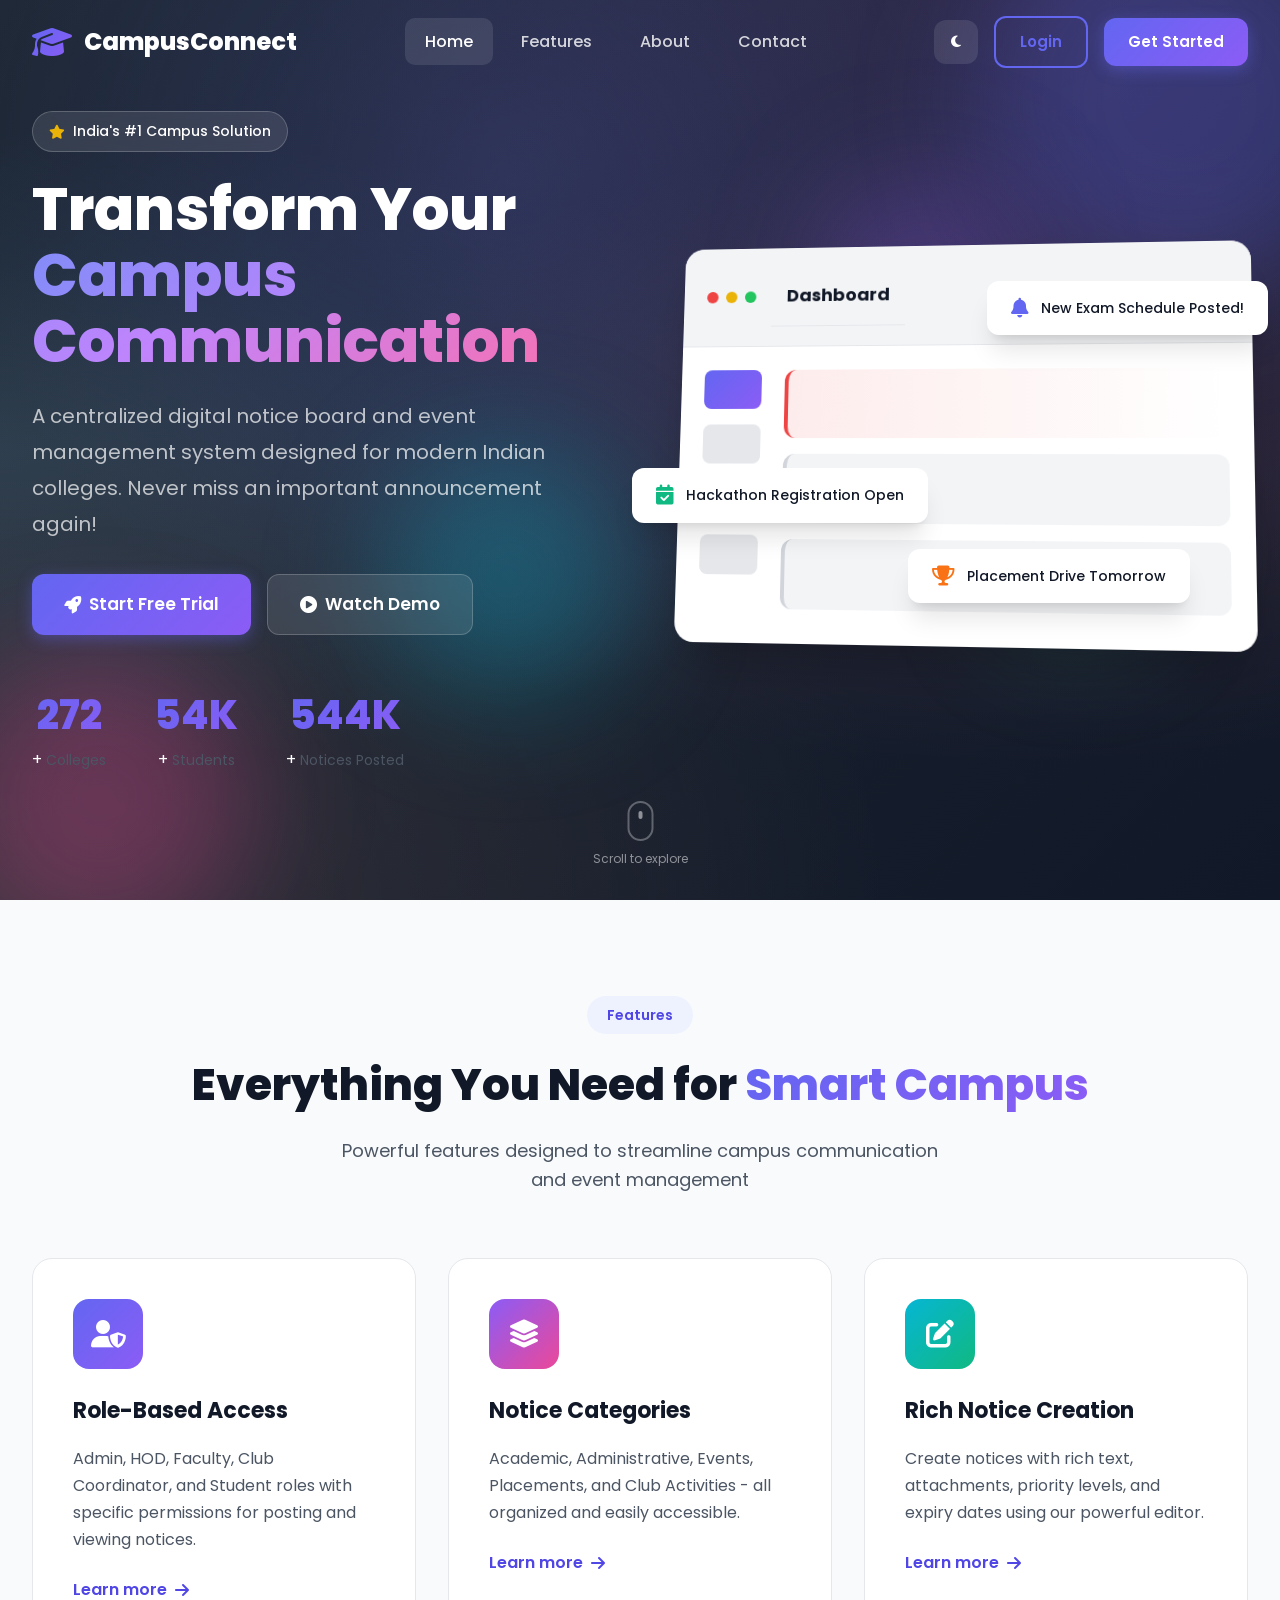
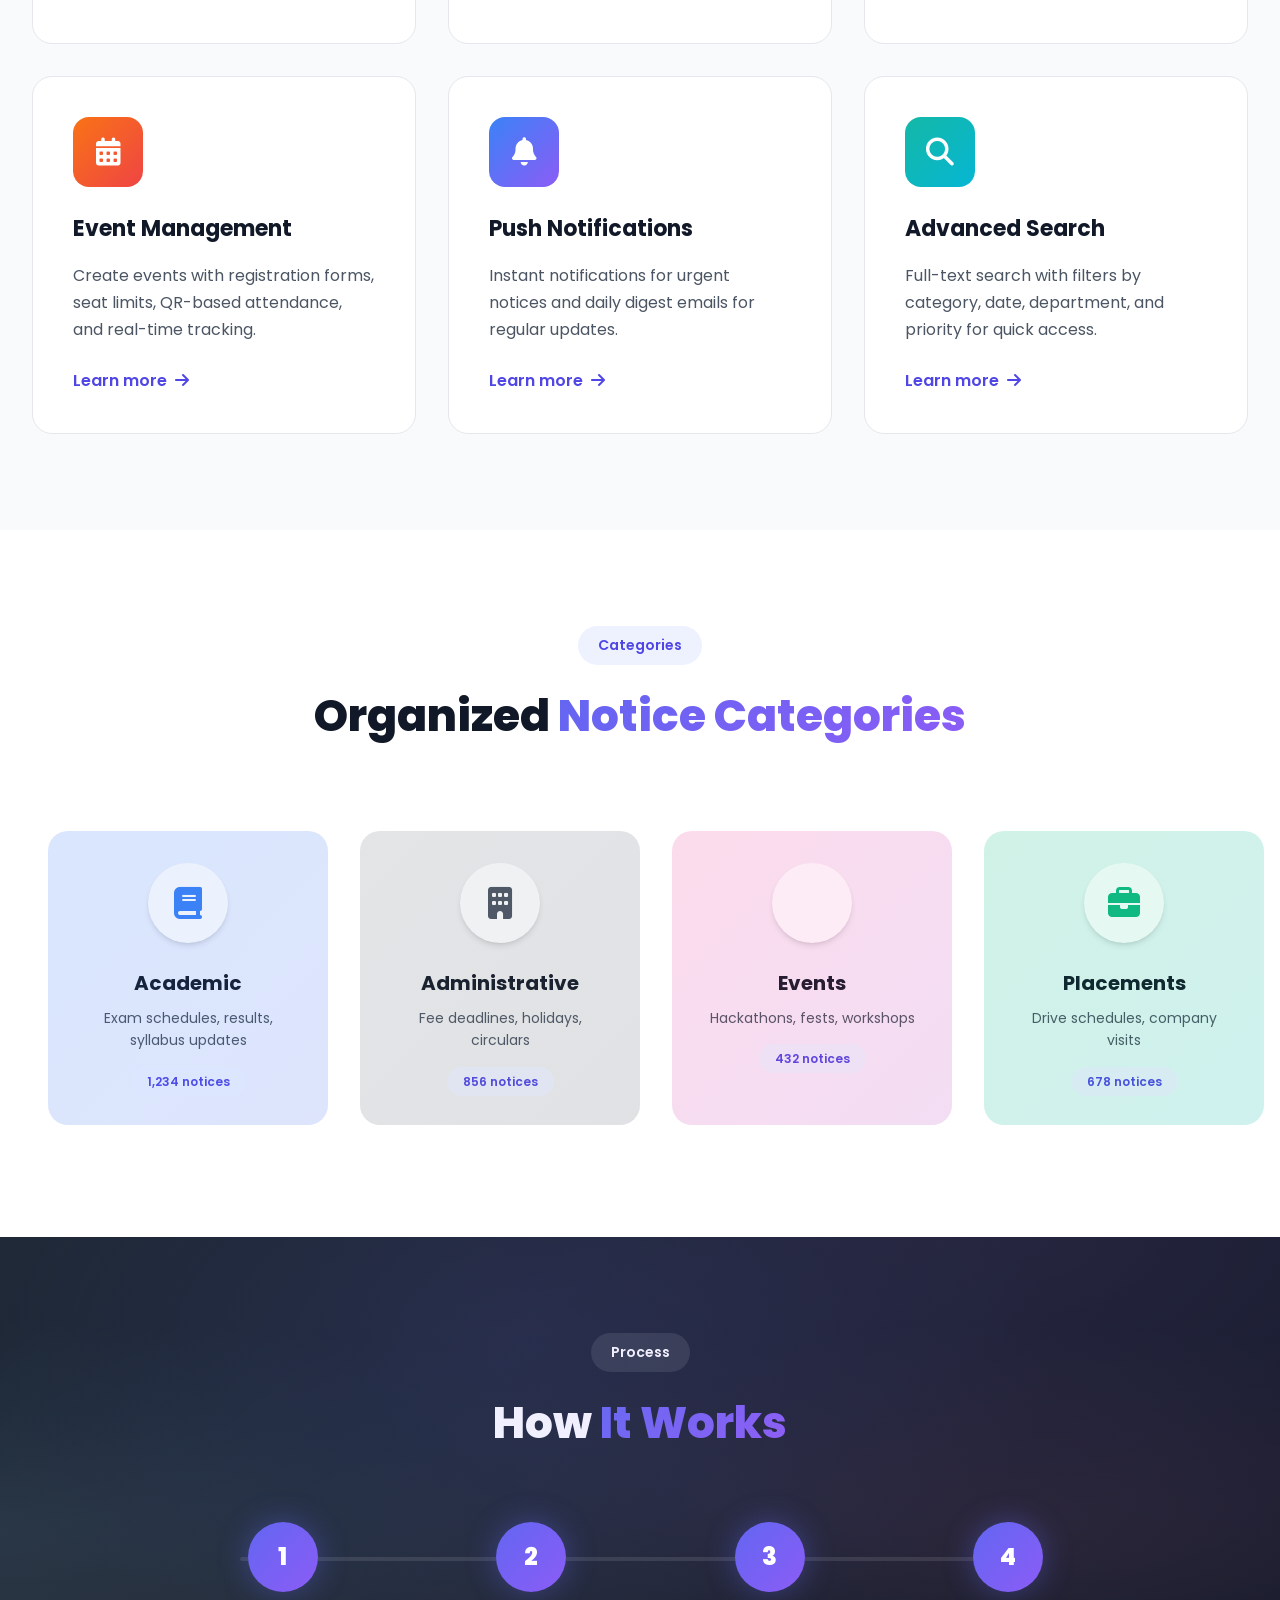
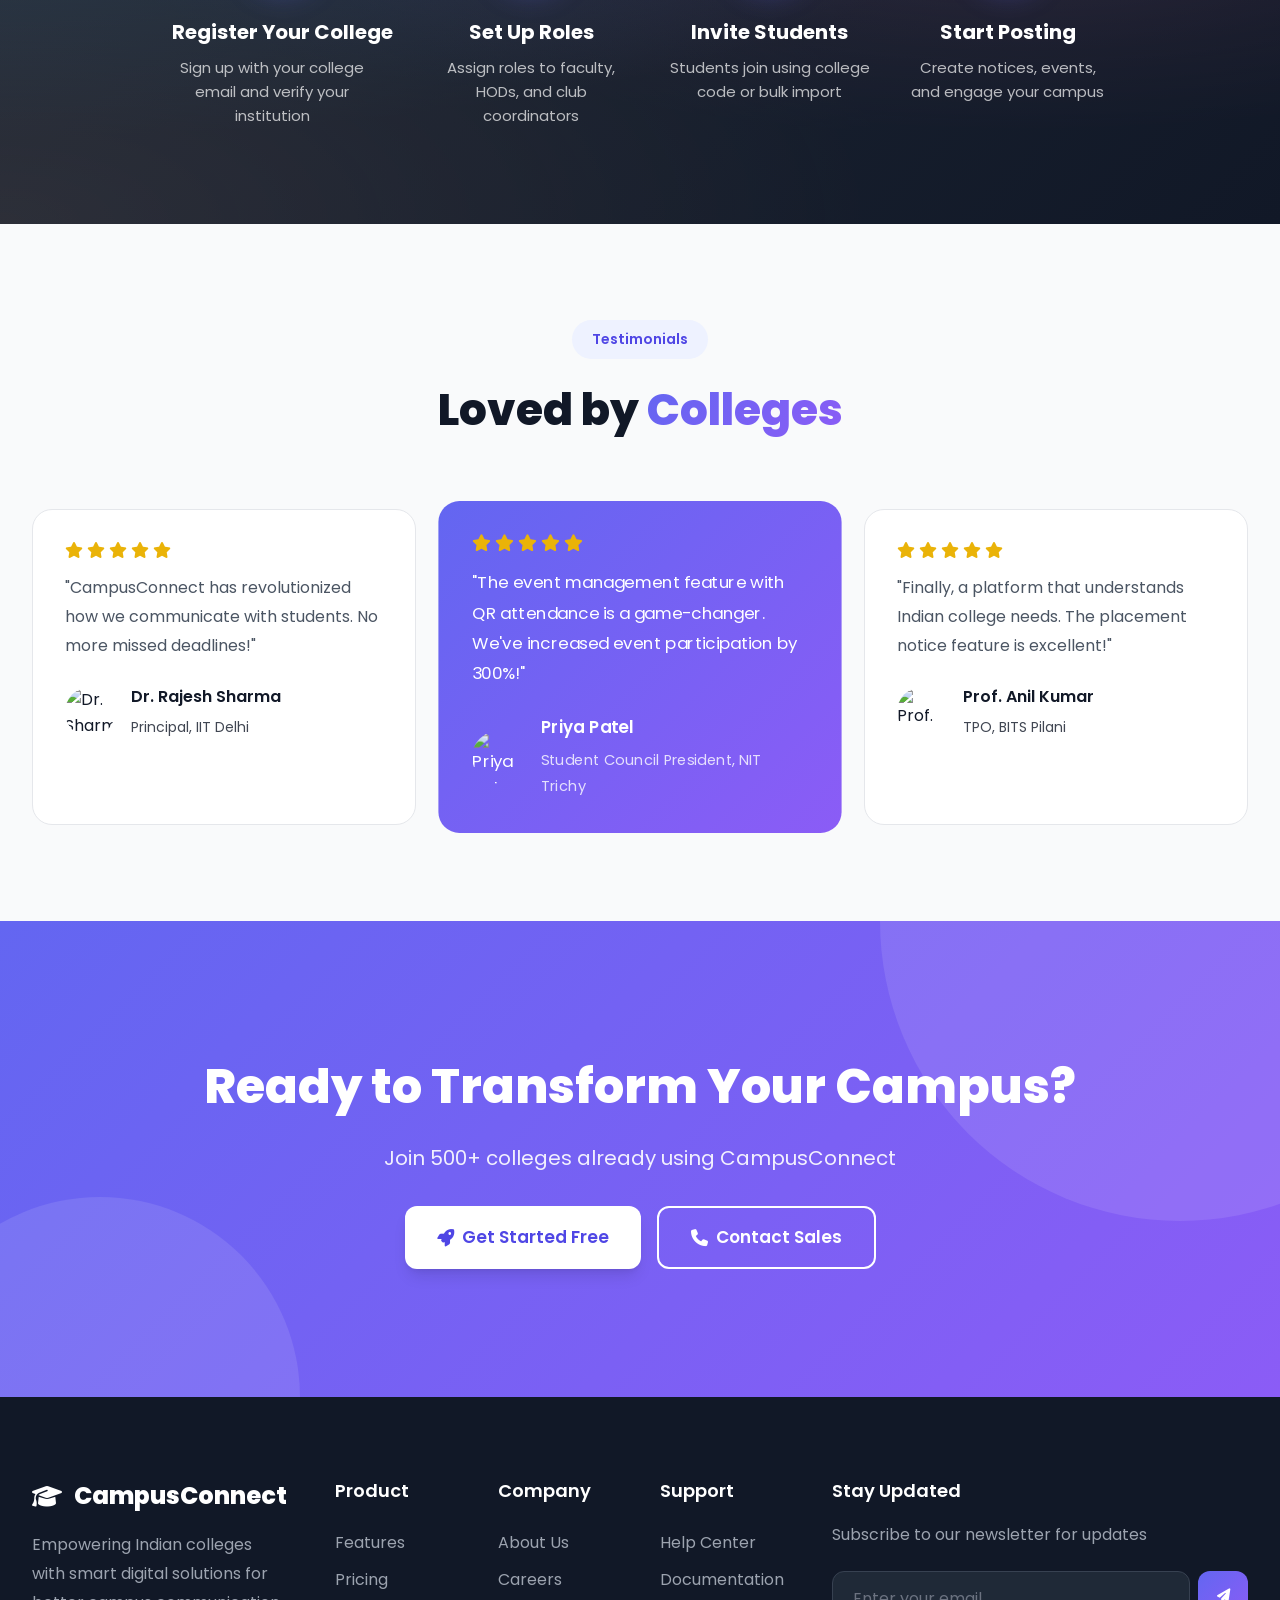
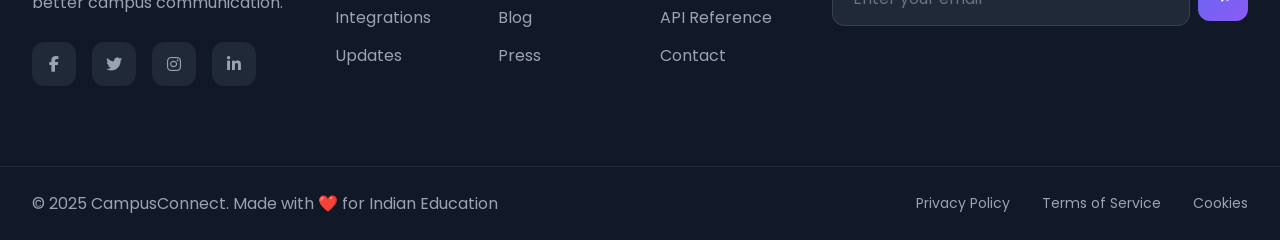
==== index.html @ 43e8da6e "Add files via upload" ====
<!DOCTYPE html>
<html lang="en">
<head>
    <meta charset="UTF-8">
    <meta name="viewport" content="width=device-width, initial-scale=1.0">
    <title>CampusConnect - Digital Notice Board</title>
    <link rel="stylesheet" href="./style.css">
    <link rel="stylesheet" href="./css/animations.css">
    <link rel="stylesheet" href="./css/responsive.css">
    <link rel="stylesheet" href="https://cdnjs.cloudflare.com/ajax/libs/font-awesome/6.4.0/css/all.min.css">
    <link href="https://fonts.googleapis.com/css2?family=Poppins:wght@300;400;500;600;700;800&display=swap" rel="stylesheet">
    <link rel="manifest" href="manifest.json">
    <meta name="theme-color" content="#6366f1">
</head>
<body>
    <!-- Preloader -->
    <div class="preloader" id="preloader">
        <div class="loader">
            <div class="loader-ring"></div>
            <div class="loader-ring"></div>
            <div class="loader-ring"></div>
            <span class="loader-text">CampusConnect</span>
        </div>
    </div>

    <!-- Navbar -->
    <nav class="navbar" id="navbar">
        <div class="nav-container">
            <a href="index.html" class="nav-logo">
                <i class="fas fa-graduation-cap"></i>
                <span>CampusConnect</span>
            </a>
            <ul class="nav-menu" id="navMenu">
                <li><a href="#home" class="nav-link active">Home</a></li>
                <li><a href="#features" class="nav-link">Features</a></li>
                <li><a href="#about" class="nav-link">About</a></li>
                <li><a href="#contact" class="nav-link">Contact</a></li>
            </ul>
            <div class="nav-actions">
                <button class="theme-toggle" id="themeToggle">
                    <i class="fas fa-moon"></i>
                </button>
                <a href="login.html" class="btn btn-outline">Login</a>
                <a href="register.html" class="btn btn-primary">Get Started</a>
            </div>
            <div class="hamburger" id="hamburger">
                <span></span>
                <span></span>
                <span></span>
            </div>
        </div>
    </nav>

    <!-- Hero Section -->
    <section class="hero" id="home">
        <div class="hero-background">
            <div class="floating-shapes">
                <div class="shape shape-1"></div>
                <div class="shape shape-2"></div>
                <div class="shape shape-3"></div>
                <div class="shape shape-4"></div>
                <div class="shape shape-5"></div>
            </div>
        </div>
        <div class="hero-container">
            <div class="hero-content">
                <div class="hero-badge animate-fadeInUp">
                    <i class="fas fa-star"></i>
                    <span>India's #1 Campus Solution</span>
                </div>
                <h1 class="hero-title animate-fadeInUp delay-1">
                    Transform Your <span class="gradient-text">Campus Communication</span>
                </h1>
                <p class="hero-subtitle animate-fadeInUp delay-2">
                    A centralized digital notice board and event management system designed for modern Indian colleges. Never miss an important announcement again!
                </p>
                <div class="hero-buttons animate-fadeInUp delay-3">
                    <a href="register.html" class="btn btn-primary btn-lg">
                        <i class="fas fa-rocket"></i>
                        Start Free Trial
                    </a>
                    <a href="#demo" class="btn btn-glass btn-lg">
                        <i class="fas fa-play-circle"></i>
                        Watch Demo
                    </a>
                </div>
                <div class="hero-stats animate-fadeInUp delay-4">
                    <div class="stat-item">
                        <span class="stat-number" data-count="500">0</span>+
                        <span class="stat-label">Colleges</span>
                    </div>
                    <div class="stat-item">
                        <span class="stat-number" data-count="100000">0</span>+
                        <span class="stat-label">Students</span>
                    </div>
                    <div class="stat-item">
                        <span class="stat-number" data-count="1000000">0</span>+
                        <span class="stat-label">Notices Posted</span>
                    </div>
                </div>
            </div>
            <div class="hero-image animate-fadeInRight delay-2">
                <div class="dashboard-preview">
                    <div class="preview-header">
                        <div class="preview-dots">
                            <span></span><span></span><span></span>
                        </div>
                        <span class="preview-title">Dashboard</span>
                    </div>
                    <div class="preview-content">
                        <div class="preview-sidebar">
                            <div class="sidebar-item active"></div>
                            <div class="sidebar-item"></div>
                            <div class="sidebar-item"></div>
                            <div class="sidebar-item"></div>
                        </div>
                        <div class="preview-main">
                            <div class="preview-card urgent"></div>
                            <div class="preview-card"></div>
                            <div class="preview-card"></div>
                        </div>
                    </div>
                </div>
                <div class="floating-card card-1 animate-float">
                    <i class="fas fa-bell"></i>
                    <span>New Exam Schedule Posted!</span>
                </div>
                <div class="floating-card card-2 animate-float-delay">
                    <i class="fas fa-calendar-check"></i>
                    <span>Hackathon Registration Open</span>
                </div>
                <div class="floating-card card-3 animate-float-delay-2">
                    <i class="fas fa-trophy"></i>
                    <span>Placement Drive Tomorrow</span>
                </div>
            </div>
        </div>
        <div class="scroll-indicator">
            <div class="mouse">
                <div class="wheel"></div>
            </div>
            <span>Scroll to explore</span>
        </div>
    </section>

    <!-- Features Section -->
    <section class="features" id="features">
        <div class="container">
            <div class="section-header">
                <span class="section-badge">Features</span>
                <h2 class="section-title">Everything You Need for <span class="gradient-text">Smart Campus</span></h2>
                <p class="section-subtitle">Powerful features designed to streamline campus communication and event management</p>
            </div>
            <div class="features-grid">
                <div class="feature-card" data-aos="fade-up">
                    <div class="feature-icon gradient-1">
                        <i class="fas fa-user-shield"></i>
                    </div>
                    <h3>Role-Based Access</h3>
                    <p>Admin, HOD, Faculty, Club Coordinator, and Student roles with specific permissions for posting and viewing notices.</p>
                    <a href="#" class="feature-link">Learn more <i class="fas fa-arrow-right"></i></a>
                </div>
                <div class="feature-card" data-aos="fade-up" data-aos-delay="100">
                    <div class="feature-icon gradient-2">
                        <i class="fas fa-layer-group"></i>
                    </div>
                    <h3>Notice Categories</h3>
                    <p>Academic, Administrative, Events, Placements, and Club Activities - all organized and easily accessible.</p>
                    <a href="#" class="feature-link">Learn more <i class="fas fa-arrow-right"></i></a>
                </div>
                <div class="feature-card" data-aos="fade-up" data-aos-delay="200">
                    <div class="feature-icon gradient-3">
                        <i class="fas fa-edit"></i>
                    </div>
                    <h3>Rich Notice Creation</h3>
                    <p>Create notices with rich text, attachments, priority levels, and expiry dates using our powerful editor.</p>
                    <a href="#" class="feature-link">Learn more <i class="fas fa-arrow-right"></i></a>
                </div>
                <div class="feature-card" data-aos="fade-up" data-aos-delay="300">
                    <div class="feature-icon gradient-4">
                        <i class="fas fa-calendar-alt"></i>
                    </div>
                    <h3>Event Management</h3>
                    <p>Create events with registration forms, seat limits, QR-based attendance, and real-time tracking.</p>
                    <a href="#" class="feature-link">Learn more <i class="fas fa-arrow-right"></i></a>
                </div>
                <div class="feature-card" data-aos="fade-up" data-aos-delay="400">
                    <div class="feature-icon gradient-5">
                        <i class="fas fa-bell"></i>
                    </div>
                    <h3>Push Notifications</h3>
                    <p>Instant notifications for urgent notices and daily digest emails for regular updates.</p>
                    <a href="#" class="feature-link">Learn more <i class="fas fa-arrow-right"></i></a>
                </div>
                <div class="feature-card" data-aos="fade-up" data-aos-delay="500">
                    <div class="feature-icon gradient-6">
                        <i class="fas fa-search"></i>
                    </div>
                    <h3>Advanced Search</h3>
                    <p>Full-text search with filters by category, date, department, and priority for quick access.</p>
                    <a href="#" class="feature-link">Learn more <i class="fas fa-arrow-right"></i></a>
                </div>
            </div>
        </div>
    </section>

    <!-- Categories Section -->
    <section class="categories">
        <div class="container">
            <div class="section-header">
                <span class="section-badge">Categories</span>
                <h2 class="section-title">Organized <span class="gradient-text">Notice Categories</span></h2>
            </div>
            <div class="categories-slider">
                <div class="category-card academic">
                    <div class="category-icon">
                        <i class="fas fa-book"></i>
                    </div>
                    <h3>Academic</h3>
                    <p>Exam schedules, results, syllabus updates</p>
                    <span class="category-count">1,234 notices</span>
                </div>
                <div class="category-card administrative">
                    <div class="category-icon">
                        <i class="fas fa-building"></i>
                    </div>
                    <h3>Administrative</h3>
                    <p>Fee deadlines, holidays, circulars</p>
                    <span class="category-count">856 notices</span>
                </div>
                <div class="category-card events">
                    <div class="category-icon">
                        <i class="fas fa-calendar-star"></i>
                    </div>
                    <h3>Events</h3>
                    <p>Hackathons, fests, workshops</p>
                    <span class="category-count">432 notices</span>
                </div>
                <div class="category-card placements">
                    <div class="category-icon">
                        <i class="fas fa-briefcase"></i>
                    </div>
                    <h3>Placements</h3>
                    <p>Drive schedules, company visits</p>
                    <span class="category-count">678 notices</span>
                </div>
                <div class="category-card clubs">
                    <div class="category-icon">
                        <i class="fas fa-users"></i>
                    </div>
                    <h3>Club Activities</h3>
                    <p>Club meetings, competitions</p>
                    <span class="category-count">345 notices</span>
                </div>
            </div>
        </div>
    </section>

    <!-- How It Works -->
    <section class="how-it-works">
        <div class="container">
            <div class="section-header">
                <span class="section-badge">Process</span>
                <h2 class="section-title">How <span class="gradient-text">It Works</span></h2>
            </div>
            <div class="steps-container">
                <div class="step-line"></div>
                <div class="step">
                    <div class="step-number">1</div>
                    <div class="step-content">
                        <h3>Register Your College</h3>
                        <p>Sign up with your college email and verify your institution</p>
                    </div>
                </div>
                <div class="step">
                    <div class="step-number">2</div>
                    <div class="step-content">
                        <h3>Set Up Roles</h3>
                        <p>Assign roles to faculty, HODs, and club coordinators</p>
                    </div>
                </div>
                <div class="step">
                    <div class="step-number">3</div>
                    <div class="step-content">
                        <h3>Invite Students</h3>
                        <p>Students join using college code or bulk import</p>
                    </div>
                </div>
                <div class="step">
                    <div class="step-number">4</div>
                    <div class="step-content">
                        <h3>Start Posting</h3>
                        <p>Create notices, events, and engage your campus</p>
                    </div>
                </div>
            </div>
        </div>
    </section>

    <!-- Testimonials -->
    <section class="testimonials">
        <div class="container">
            <div class="section-header">
                <span class="section-badge">Testimonials</span>
                <h2 class="section-title">Loved by <span class="gradient-text">Colleges</span></h2>
            </div>
            <div class="testimonials-grid">
                <div class="testimonial-card">
                    <div class="testimonial-content">
                        <div class="stars">
                            <i class="fas fa-star"></i>
                            <i class="fas fa-star"></i>
                            <i class="fas fa-star"></i>
                            <i class="fas fa-star"></i>
                            <i class="fas fa-star"></i>
                        </div>
                        <p>"CampusConnect has revolutionized how we communicate with students. No more missed deadlines!"</p>
                    </div>
                    <div class="testimonial-author">
                        <img src="https://ui-avatars.com/api/?name=Dr+Sharma&background=6366f1&color=fff" alt="Dr. Sharma">
                        <div>
                            <h4>Dr. Rajesh Sharma</h4>
                            <span>Principal, IIT Delhi</span>
                        </div>
                    </div>
                </div>
                <div class="testimonial-card featured">
                    <div class="testimonial-content">
                        <div class="stars">
                            <i class="fas fa-star"></i>
                            <i class="fas fa-star"></i>
                            <i class="fas fa-star"></i>
                            <i class="fas fa-star"></i>
                            <i class="fas fa-star"></i>
                        </div>
                        <p>"The event management feature with QR attendance is a game-changer. We've increased event participation by 300%!"</p>
                    </div>
                    <div class="testimonial-author">
                        <img src="https://ui-avatars.com/api/?name=Priya+Patel&background=8b5cf6&color=fff" alt="Priya Patel">
                        <div>
                            <h4>Priya Patel</h4>
                            <span>Student Council President, NIT Trichy</span>
                        </div>
                    </div>
                </div>
                <div class="testimonial-card">
                    <div class="testimonial-content">
                        <div class="stars">
                            <i class="fas fa-star"></i>
                            <i class="fas fa-star"></i>
                            <i class="fas fa-star"></i>
                            <i class="fas fa-star"></i>
                            <i class="fas fa-star"></i>
                        </div>
                        <p>"Finally, a platform that understands Indian college needs. The placement notice feature is excellent!"</p>
                    </div>
                    <div class="testimonial-author">
                        <img src="https://ui-avatars.com/api/?name=Prof+Kumar&background=ec4899&color=fff" alt="Prof. Kumar">
                        <div>
                            <h4>Prof. Anil Kumar</h4>
                            <span>TPO, BITS Pilani</span>
                        </div>
                    </div>
                </div>
            </div>
        </div>
    </section>

    <!-- CTA Section -->
    <section class="cta">
        <div class="cta-background">
            <div class="cta-shape-1"></div>
            <div class="cta-shape-2"></div>
        </div>
        <div class="container">
            <div class="cta-content">
                <h2>Ready to Transform Your Campus?</h2>
                <p>Join 500+ colleges already using CampusConnect</p>
                <div class="cta-buttons">
                    <a href="register.html" class="btn btn-white btn-lg">
                        <i class="fas fa-rocket"></i>
                        Get Started Free
                    </a>
                    <a href="#contact" class="btn btn-outline-white btn-lg">
                        <i class="fas fa-phone"></i>
                        Contact Sales
                    </a>
                </div>
            </div>
        </div>
    </section>

    <!-- Footer -->
    <footer class="footer">
        <div class="footer-top">
            <div class="container">
                <div class="footer-grid">
                    <div class="footer-brand">
                        <a href="index.html" class="footer-logo">
                            <i class="fas fa-graduation-cap"></i>
                            <span>CampusConnect</span>
                        </a>
                        <p>Empowering Indian colleges with smart digital solutions for better campus communication.</p>
                        <div class="social-links">
                            <a href="#"><i class="fab fa-facebook-f"></i></a>
                            <a href="#"><i class="fab fa-twitter"></i></a>
                            <a href="#"><i class="fab fa-instagram"></i></a>
                            <a href="#"><i class="fab fa-linkedin-in"></i></a>
                        </div>
                    </div>
                    <div class="footer-links">
                        <h4>Product</h4>
                        <ul>
                            <li><a href="#">Features</a></li>
                            <li><a href="#">Pricing</a></li>
                            <li><a href="#">Integrations</a></li>
                            <li><a href="#">Updates</a></li>
                        </ul>
                    </div>
                    <div class="footer-links">
                        <h4>Company</h4>
                        <ul>
                            <li><a href="#">About Us</a></li>
                            <li><a href="#">Careers</a></li>
                            <li><a href="#">Blog</a></li>
                            <li><a href="#">Press</a></li>
                        </ul>
                    </div>
                    <div class="footer-links">
                        <h4>Support</h4>
                        <ul>
                            <li><a href="#">Help Center</a></li>
                            <li><a href="#">Documentation</a></li>
                            <li><a href="#">API Reference</a></li>
                            <li><a href="#">Contact</a></li>
                        </ul>
                    </div>
                    <div class="footer-newsletter">
                        <h4>Stay Updated</h4>
                        <p>Subscribe to our newsletter for updates</p>
                        <form class="newsletter-form">
                            <input type="email" placeholder="Enter your email">
                            <button type="submit"><i class="fas fa-paper-plane"></i></button>
                        </form>
                    </div>
                </div>
            </div>
        </div>
        <div class="footer-bottom">
            <div class="container">
                <p>&copy; 2025 CampusConnect. Made with ❤️ for Indian Education</p>
                <div class="footer-bottom-links">
                    <a href="#">Privacy Policy</a>
                    <a href="#">Terms of Service</a>
                    <a href="#">Cookies</a>
                </div>
            </div>
        </div>
    </footer>

    <script src="app.js"></script>
</body>
</html>
---- style.css ----
/* ==========================================
   CampusConnect - Main Stylesheet
   Digital Notice Board & Event Management
   ========================================== */

/* ===== CSS Variables ===== */
:root {
    /* Primary Colors */
    --primary-50: #eef2ff;
    --primary-100: #e0e7ff;
    --primary-200: #c7d2fe;
    --primary-300: #a5b4fc;
    --primary-400: #818cf8;
    --primary-500: #6366f1;
    --primary-600: #4f46e5;
    --primary-700: #4338ca;
    --primary-800: #3730a3;
    --primary-900: #312e81;

    /* Secondary Colors */
    --secondary-500: #8b5cf6;
    --secondary-600: #7c3aed;

    /* Accent Colors */
    --accent-pink: #ec4899;
    --accent-cyan: #06b6d4;
    --accent-orange: #f97316;
    --accent-green: #10b981;
    --accent-red: #ef4444;
    --accent-yellow: #eab308;

    /* Neutral Colors */
    --gray-50: #f9fafb;
    --gray-100: #f3f4f6;
    --gray-200: #e5e7eb;
    --gray-300: #d1d5db;
    --gray-400: #9ca3af;
    --gray-500: #6b7280;
    --gray-600: #4b5563;
    --gray-700: #374151;
    --gray-800: #1f2937;
    --gray-900: #111827;

    /* Semantic Colors */
    --success: #10b981;
    --warning: #f59e0b;
    --error: #ef4444;
    --info: #3b82f6;

    /* Background Colors */
    --bg-primary: #ffffff;
    --bg-secondary: #f9fafb;
    --bg-tertiary: #f3f4f6;

    /* Text Colors */
    --text-primary: #111827;
    --text-secondary: #4b5563;
    --text-tertiary: #6b7280;
    --text-inverse: #ffffff;

    /* Border Colors */
    --border-light: #e5e7eb;
    --border-medium: #d1d5db;

    /* Shadows */
    --shadow-sm: 0 1px 2px 0 rgb(0 0 0 / 0.05);
    --shadow-md: 0 4px 6px -1px rgb(0 0 0 / 0.1), 0 2px 4px -2px rgb(0 0 0 / 0.1);
    --shadow-lg: 0 10px 15px -3px rgb(0 0 0 / 0.1), 0 4px 6px -4px rgb(0 0 0 / 0.1);
    --shadow-xl: 0 20px 25px -5px rgb(0 0 0 / 0.1), 0 8px 10px -6px rgb(0 0 0 / 0.1);
    --shadow-2xl: 0 25px 50px -12px rgb(0 0 0 / 0.25);
    --shadow-glow: 0 0 40px rgba(99, 102, 241, 0.3);
    --shadow-glow-lg: 0 0 60px rgba(99, 102, 241, 0.4);

    /* Gradients */
    --gradient-primary: linear-gradient(135deg, #6366f1 0%, #8b5cf6 100%);
    --gradient-secondary: linear-gradient(135deg, #8b5cf6 0%, #ec4899 100%);
    --gradient-accent: linear-gradient(135deg, #06b6d4 0%, #10b981 100%);
    --gradient-warm: linear-gradient(135deg, #f97316 0%, #ef4444 100%);
    --gradient-cool: linear-gradient(135deg, #3b82f6 0%, #8b5cf6 100%);
    --gradient-dark: linear-gradient(135deg, #1f2937 0%, #111827 100%);
    --gradient-mesh: radial-gradient(at 40% 20%, hsla(240, 100%, 74%, 0.3) 0px, transparent 50%),
                     radial-gradient(at 80% 0%, hsla(280, 100%, 70%, 0.2) 0px, transparent 50%),
                     radial-gradient(at 0% 50%, hsla(200, 100%, 76%, 0.2) 0px, transparent 50%),
                     radial-gradient(at 80% 50%, hsla(340, 100%, 76%, 0.2) 0px, transparent 50%),
                     radial-gradient(at 0% 100%, hsla(22, 100%, 77%, 0.2) 0px, transparent 50%);

    /* Typography */
    --font-family: 'Poppins', -apple-system, BlinkMacSystemFont, 'Segoe UI', Roboto, sans-serif;

    /* Transitions */
    --transition-fast: 150ms ease;
    --transition-normal: 300ms ease;
    --transition-slow: 500ms ease;
    --transition-bounce: 500ms cubic-bezier(0.68, -0.55, 0.265, 1.55);

    /* Z-Index Scale */
    --z-dropdown: 100;
    --z-sticky: 200;
    --z-fixed: 300;
    --z-modal-backdrop: 400;
    --z-modal: 500;
    --z-popover: 600;
    --z-tooltip: 700;

    /* Sidebar Width */
    --sidebar-width: 280px;
    --sidebar-collapsed: 80px;
}

/* Dark Theme */
[data-theme="dark"] {
    --bg-primary: #0f172a;
    --bg-secondary: #1e293b;
    --bg-tertiary: #334155;
    --text-primary: #f1f5f9;
    --text-secondary: #cbd5e1;
    --text-tertiary: #94a3b8;
    --border-light: #334155;
    --border-medium: #475569;
    --shadow-md: 0 4px 6px -1px rgb(0 0 0 / 0.3);
    --shadow-lg: 0 10px 15px -3px rgb(0 0 0 / 0.4);
}

/* ===== Reset & Base Styles ===== */
*, *::before, *::after {
    margin: 0;
    padding: 0;
    box-sizing: border-box;
}

html {
    scroll-behavior: smooth;
    font-size: 16px;
}

body {
    font-family: var(--font-family);
    background-color: var(--bg-secondary);
    color: var(--text-primary);
    line-height: 1.6;
    overflow-x: hidden;
    -webkit-font-smoothing: antialiased;
    -moz-osx-font-smoothing: grayscale;
}

a {
    text-decoration: none;
    color: inherit;
    transition: var(--transition-fast);
}

ul, ol {
    list-style: none;
}

img {
    max-width: 100%;
    height: auto;
    display: block;
}

button {
    font-family: inherit;
    cursor: pointer;
    border: none;
    outline: none;
    background: none;
}

input, select, textarea {
    font-family: inherit;
    font-size: inherit;
    outline: none;
    border: none;
}

/* ===== Utility Classes ===== */
.container {
    max-width: 1400px;
    margin: 0 auto;
    padding: 0 2rem;
}

.gradient-text {
    background: var(--gradient-primary);
    -webkit-background-clip: text;
    -webkit-text-fill-color: transparent;
    background-clip: text;
}

.visually-hidden {
    position: absolute;
    width: 1px;
    height: 1px;
    padding: 0;
    margin: -1px;
    overflow: hidden;
    clip: rect(0, 0, 0, 0);
    border: 0;
}

/* ===== Preloader ===== */
.preloader {
    position: fixed;
    top: 0;
    left: 0;
    width: 100%;
    height: 100%;
    background: var(--gradient-dark);
    display: flex;
    align-items: center;
    justify-content: center;
    z-index: 9999;
    transition: opacity 0.5s ease, visibility 0.5s ease;
}

.preloader.hidden {
    opacity: 0;
    visibility: hidden;
}

.loader {
    position: relative;
    display: flex;
    flex-direction: column;
    align-items: center;
    gap: 2rem;
}

.loader-ring {
    position: absolute;
    width: 100px;
    height: 100px;
    border-radius: 50%;
    border: 4px solid transparent;
    animation: loaderSpin 1.5s linear infinite;
}

.loader-ring:nth-child(1) {
    border-top-color: var(--primary-500);
    animation-delay: 0s;
}

.loader-ring:nth-child(2) {
    width: 80px;
    height: 80px;
    border-right-color: var(--secondary-500);
    animation-delay: 0.1s;
    animation-direction: reverse;
}

.loader-ring:nth-child(3) {
    width: 60px;
    height: 60px;
    border-bottom-color: var(--accent-pink);
    animation-delay: 0.2s;
}

.loader-text {
    margin-top: 80px;
    font-size: 1.5rem;
    font-weight: 700;
    color: white;
    letter-spacing: 2px;
}

@keyframes loaderSpin {
    0% { transform: rotate(0deg); }
    100% { transform: rotate(360deg); }
}

/* ===== Button Styles ===== */
.btn {
    display: inline-flex;
    align-items: center;
    justify-content: center;
    gap: 0.5rem;
    padding: 0.75rem 1.5rem;
    font-size: 0.938rem;
    font-weight: 600;
    border-radius: 12px;
    transition: all var(--transition-normal);
    position: relative;
    overflow: hidden;
    white-space: nowrap;
}

.btn::before {
    content: '';
    position: absolute;
    top: 0;
    left: -100%;
    width: 100%;
    height: 100%;
    background: linear-gradient(90deg, transparent, rgba(255, 255, 255, 0.2), transparent);
    transition: left 0.5s ease;
}

.btn:hover::before {
    left: 100%;
}

.btn-primary {
    background: var(--gradient-primary);
    color: white;
    box-shadow: 0 4px 15px rgba(99, 102, 241, 0.4);
}

.btn-primary:hover {
    transform: translateY(-2px);
    box-shadow: 0 8px 25px rgba(99, 102, 241, 0.5);
}

.btn-secondary {
    background: var(--gradient-secondary);
    color: white;
    box-shadow: 0 4px 15px rgba(139, 92, 246, 0.4);
}

.btn-outline {
    background: transparent;
    border: 2px solid var(--primary-500);
    color: var(--primary-500);
}

.btn-outline:hover {
    background: var(--primary-500);
    color: white;
    transform: translateY(-2px);
}

.btn-glass {
    background: rgba(255, 255, 255, 0.1);
    backdrop-filter: blur(10px);
    border: 1px solid rgba(255, 255, 255, 0.2);
    color: white;
}

.btn-glass:hover {
    background: rgba(255, 255, 255, 0.2);
    transform: translateY(-2px);
}

.btn-white {
    background: white;
    color: var(--primary-600);
    box-shadow: var(--shadow-lg);
}

.btn-white:hover {
    transform: translateY(-2px);
    box-shadow: var(--shadow-xl);
}

.btn-outline-white {
    background: transparent;
    border: 2px solid white;
    color: white;
}

.btn-outline-white:hover {
    background: white;
    color: var(--primary-600);
}

.btn-success {
    background: var(--success);
    color: white;
}

.btn-danger {
    background: var(--error);
    color: white;
}

.btn-lg {
    padding: 1rem 2rem;
    font-size: 1.063rem;
}

.btn-sm {
    padding: 0.5rem 1rem;
    font-size: 0.875rem;
}

.btn-block {
    width: 100%;
}

.btn-icon {
    width: 44px;
    height: 44px;
    padding: 0;
    border-radius: 12px;
}

/* ===== Navbar ===== */
.navbar {
    position: fixed;
    top: 0;
    left: 0;
    right: 0;
    z-index: var(--z-fixed);
    padding: 1rem 0;
    transition: all var(--transition-normal);
}

.navbar.scrolled {
    background: rgba(255, 255, 255, 0.95);
    backdrop-filter: blur(20px);
    box-shadow: var(--shadow-lg);
    padding: 0.75rem 0;
}

[data-theme="dark"] .navbar.scrolled {
    background: rgba(15, 23, 42, 0.95);
}

.nav-container {
    max-width: 1400px;
    margin: 0 auto;
    padding: 0 2rem;
    display: flex;
    align-items: center;
    justify-content: space-between;
}

.nav-logo {
    display: flex;
    align-items: center;
    gap: 0.75rem;
    font-size: 1.5rem;
    font-weight: 800;
    color: white;
    transition: var(--transition-normal);
}

.navbar.scrolled .nav-logo {
    color: var(--text-primary);
}

.nav-logo i {
    font-size: 2rem;
    background: var(--gradient-primary);
    -webkit-background-clip: text;
    -webkit-text-fill-color: transparent;
}

.nav-menu {
    display: flex;
    align-items: center;
    gap: 0.5rem;
}

.nav-link {
    padding: 0.75rem 1.25rem;
    font-weight: 500;
    color: rgba(255, 255, 255, 0.8);
    border-radius: 10px;
    transition: var(--transition-normal);
}

.navbar.scrolled .nav-link {
    color: var(--text-secondary);
}

.nav-link:hover,
.nav-link.active {
    color: white;
    background: rgba(255, 255, 255, 0.1);
}

.navbar.scrolled .nav-link:hover,
.navbar.scrolled .nav-link.active {
    color: var(--primary-600);
    background: var(--primary-50);
}

.nav-actions {
    display: flex;
    align-items: center;
    gap: 1rem;
}

.theme-toggle {
    width: 44px;
    height: 44px;
    border-radius: 12px;
    display: flex;
    align-items: center;
    justify-content: center;
    color: white;
    background: rgba(255, 255, 255, 0.1);
    transition: var(--transition-normal);
}

.navbar.scrolled .theme-toggle {
    color: var(--text-secondary);
    background: var(--gray-100);
}

.theme-toggle:hover {
    background: rgba(255, 255, 255, 0.2);
    transform: rotate(20deg);
}

.hamburger {
    display: none;
    flex-direction: column;
    gap: 6px;
    cursor: pointer;
    padding: 10px;
    z-index: 100;
}

.hamburger span {
    width: 28px;
    height: 3px;
    background: white;
    border-radius: 3px;
    transition: var(--transition-normal);
}

.navbar.scrolled .hamburger span {
    background: var(--text-primary);
}

/* ===== Hero Section ===== */
.hero {
    min-height: 100vh;
    display: flex;
    align-items: center;
    position: relative;
    overflow: hidden;
    background: var(--gradient-dark);
    padding-top: 80px;
}

.hero-background {
    position: absolute;
    inset: 0;
    overflow: hidden;
}

.hero-background::before {
    content: '';
    position: absolute;
    inset: 0;
    background: var(--gradient-mesh);
    opacity: 0.6;
}

.floating-shapes .shape {
    position: absolute;
    border-radius: 50%;
    filter: blur(60px);
    animation: floatShape 20s ease-in-out infinite;
}

.shape-1 {
    width: 400px;
    height: 400px;
    background: rgba(99, 102, 241, 0.3);
    top: -100px;
    right: -100px;
    animation-delay: 0s;
}

.shape-2 {
    width: 300px;
    height: 300px;
    background: rgba(236, 72, 153, 0.3);
    bottom: -50px;
    left: -50px;
    animation-delay: -5s;
}

.shape-3 {
    width: 250px;
    height: 250px;
    background: rgba(6, 182, 212, 0.3);
    top: 50%;
    left: 30%;
    animation-delay: -10s;
}

.shape-4 {
    width: 200px;
    height: 200px;
    background: rgba(139, 92, 246, 0.3);
    top: 20%;
    right: 20%;
    animation-delay: -15s;
}

.shape-5 {
    width: 150px;
    height: 150px;
    background: rgba(16, 185, 129, 0.3);
    bottom: 30%;
    right: 10%;
    animation-delay: -8s;
}

@keyframes floatShape {
    0%, 100% { transform: translate(0, 0) scale(1); }
    25% { transform: translate(30px, -30px) scale(1.1); }
    50% { transform: translate(-20px, 20px) scale(0.9); }
    75% { transform: translate(20px, 40px) scale(1.05); }
}

.hero-container {
    max-width: 1400px;
    margin: 0 auto;
    padding: 0 2rem;
    display: grid;
    grid-template-columns: 1fr 1fr;
    gap: 4rem;
    align-items: center;
    position: relative;
    z-index: 1;
}

.hero-content {
    color: white;
}

.hero-badge {
    display: inline-flex;
    align-items: center;
    gap: 0.5rem;
    padding: 0.5rem 1rem;
    background: rgba(255, 255, 255, 0.1);
    backdrop-filter: blur(10px);
    border: 1px solid rgba(255, 255, 255, 0.2);
    border-radius: 50px;
    font-size: 0.875rem;
    font-weight: 500;
    margin-bottom: 1.5rem;
}

.hero-badge i {
    color: var(--accent-yellow);
}

.hero-title {
    font-size: 3.75rem;
    font-weight: 800;
    line-height: 1.1;
    margin-bottom: 1.5rem;
}

.hero-title .gradient-text {
    background: linear-gradient(135deg, #818cf8, #c084fc, #f472b6);
    -webkit-background-clip: text;
    -webkit-text-fill-color: transparent;
}

.hero-subtitle {
    font-size: 1.25rem;
    color: rgba(255, 255, 255, 0.7);
    line-height: 1.8;
    margin-bottom: 2rem;
    max-width: 540px;
}

.hero-buttons {
    display: flex;
    gap: 1rem;
    margin-bottom: 3rem;
}

.hero-stats {
    display: flex;
    gap: 3rem;
}

.stat-item {
    text-align: center;
}

.stat-number {
    display: block;
    font-size: 2.5rem;
    font-weight: 800;
    background: var(--gradient-primary);
    -webkit-background-clip: text;
    -webkit-text-fill-color: transparent;
}

.stat-label {
    font-size: 0.875rem;
    color: rgba(255, 255, 255, 0.6);
}

/* Hero Dashboard Preview */
.hero-image {
    position: relative;
    perspective: 1000px;
}

.dashboard-preview {
    background: var(--bg-primary);
    border-radius: 20px;
    box-shadow: var(--shadow-2xl);
    overflow: hidden;
    transform: rotateY(-5deg) rotateX(5deg);
    transition: transform var(--transition-slow);
}

.dashboard-preview:hover {
    transform: rotateY(0deg) rotateX(0deg);
}

.preview-header {
    display: flex;
    align-items: center;
    gap: 1rem;
    padding: 1rem 1.5rem;
    background: var(--gray-100);
    border-bottom: 1px solid var(--border-light);
}

.preview-dots {
    display: flex;
    gap: 8px;
}

.preview-dots span {
    width: 12px;
    height: 12px;
    border-radius: 50%;
}

.preview-dots span:nth-child(1) { background: #ef4444; }
.preview-dots span:nth-child(2) { background: #eab308; }
.preview-dots span:nth-child(3) { background: #22c55e; }

.preview-title {
    font-size: 0.875rem;
    color: var(--text-secondary);
    font-weight: 500;
}

.preview-content {
    display: flex;
    padding: 1.5rem;
    gap: 1.5rem;
    min-height: 300px;
}

.preview-sidebar {
    width: 60px;
    display: flex;
    flex-direction: column;
    gap: 1rem;
}

.sidebar-item {
    height: 40px;
    background: var(--gray-200);
    border-radius: 8px;
    animation: pulse 2s ease-in-out infinite;
}

.sidebar-item.active {
    background: var(--gradient-primary);
}

.preview-main {
    flex: 1;
    display: flex;
    flex-direction: column;
    gap: 1rem;
}

.preview-card {
    height: 70px;
    background: var(--gray-100);
    border-radius: 12px;
    border-left: 4px solid var(--gray-300);
    animation: shimmer 2s ease-in-out infinite;
}

.preview-card.urgent {
    border-left-color: var(--error);
    background: linear-gradient(90deg, rgba(239, 68, 68, 0.1), transparent);
}

/* Floating Cards */
.floating-card {
    position: absolute;
    background: white;
    padding: 1rem 1.5rem;
    border-radius: 12px;
    box-shadow: var(--shadow-xl);
    display: flex;
    align-items: center;
    gap: 0.75rem;
    font-size: 0.875rem;
    font-weight: 500;
    color: var(--text-primary);
    white-space: nowrap;
}

.floating-card i {
    font-size: 1.25rem;
}

.card-1 {
    top: 10%;
    right: -20px;
}

.card-1 i { color: var(--primary-500); }

.card-2 {
    bottom: 30%;
    left: -40px;
}

.card-2 i { color: var(--success); }

.card-3 {
    bottom: 10%;
    right: 10%;
}

.card-3 i { color: var(--accent-orange); }

/* Scroll Indicator */
.scroll-indicator {
    position: absolute;
    bottom: 2rem;
    left: 50%;
    transform: translateX(-50%);
    display: flex;
    flex-direction: column;
    align-items: center;
    gap: 0.5rem;
    color: rgba(255, 255, 255, 0.5);
    font-size: 0.75rem;
    animation: bounce 2s ease-in-out infinite;
}

.mouse {
    width: 26px;
    height: 40px;
    border: 2px solid rgba(255, 255, 255, 0.3);
    border-radius: 20px;
    position: relative;
}

.wheel {
    width: 4px;
    height: 8px;
    background: rgba(255, 255, 255, 0.5);
    border-radius: 2px;
    position: absolute;
    top: 8px;
    left: 50%;
    transform: translateX(-50%);
    animation: scroll 2s ease-in-out infinite;
}

@keyframes scroll {
    0%, 100% { transform: translateX(-50%) translateY(0); opacity: 1; }
    100% { transform: translateX(-50%) translateY(15px); opacity: 0; }
}

/* ===== Section Styles ===== */
section {
    padding: 6rem 0;
}

.section-header {
    text-align: center;
    margin-bottom: 4rem;
}

.section-badge {
    display: inline-block;
    padding: 0.5rem 1.25rem;
    background: var(--primary-50);
    color: var(--primary-600);
    font-size: 0.875rem;
    font-weight: 600;
    border-radius: 50px;
    margin-bottom: 1rem;
}

.section-title {
    font-size: 2.75rem;
    font-weight: 800;
    color: var(--text-primary);
    margin-bottom: 1rem;
}

.section-subtitle {
    font-size: 1.125rem;
    color: var(--text-secondary);
    max-width: 600px;
    margin: 0 auto;
}

/* ===== Features Section ===== */
.features {
    background: var(--bg-secondary);
}

.features-grid {
    display: grid;
    grid-template-columns: repeat(3, 1fr);
    gap: 2rem;
}

.feature-card {
    background: var(--bg-primary);
    padding: 2.5rem;
    border-radius: 20px;
    border: 1px solid var(--border-light);
    transition: all var(--transition-normal);
    position: relative;
    overflow: hidden;
}

.feature-card::before {
    content: '';
    position: absolute;
    top: 0;
    left: 0;
    width: 100%;
    height: 4px;
    background: var(--gradient-primary);
    transform: scaleX(0);
    transform-origin: left;
    transition: transform var(--transition-normal);
}

.feature-card:hover {
    transform: translateY(-10px);
    box-shadow: var(--shadow-xl);
}

.feature-card:hover::before {
    transform: scaleX(1);
}

.feature-icon {
    width: 70px;
    height: 70px;
    border-radius: 16px;
    display: flex;
    align-items: center;
    justify-content: center;
    font-size: 1.75rem;
    color: white;
    margin-bottom: 1.5rem;
}

.gradient-1 { background: var(--gradient-primary); }
.gradient-2 { background: var(--gradient-secondary); }
.gradient-3 { background: var(--gradient-accent); }
.gradient-4 { background: var(--gradient-warm); }
.gradient-5 { background: var(--gradient-cool); }
.gradient-6 { background: linear-gradient(135deg, #14b8a6 0%, #06b6d4 100%); }

.feature-card h3 {
    font-size: 1.375rem;
    font-weight: 700;
    margin-bottom: 1rem;
    color: var(--text-primary);
}

.feature-card p {
    color: var(--text-secondary);
    line-height: 1.7;
    margin-bottom: 1.5rem;
}

.feature-link {
    display: inline-flex;
    align-items: center;
    gap: 0.5rem;
    color: var(--primary-600);
    font-weight: 600;
}

.feature-link:hover {
    gap: 0.75rem;
}

/* ===== Categories Section ===== */
.categories {
    background: var(--bg-primary);
    overflow: hidden;
}

.categories-slider {
    display: flex;
    gap: 2rem;
    padding: 1rem;
    animation: slideCategories 30s linear infinite;
}

@keyframes slideCategories {
    0% { transform: translateX(0); }
    100% { transform: translateX(-50%); }
}

.category-card {
    min-width: 280px;
    padding: 2rem;
    border-radius: 20px;
    text-align: center;
    transition: all var(--transition-normal);
    position: relative;
    overflow: hidden;
}

.category-card::before {
    content: '';
    position: absolute;
    inset: 0;
    opacity: 0.1;
    transition: opacity var(--transition-normal);
}

.category-card:hover::before {
    opacity: 0.15;
}

.category-card.academic { background: linear-gradient(135deg, rgba(59, 130, 246, 0.1), rgba(99, 102, 241, 0.1)); }
.category-card.academic::before { background: var(--info); }
.category-card.administrative { background: linear-gradient(135deg, rgba(107, 114, 128, 0.1), rgba(75, 85, 99, 0.1)); }
.category-card.administrative::before { background: var(--gray-500); }
.category-card.events { background: linear-gradient(135deg, rgba(236, 72, 153, 0.1), rgba(139, 92, 246, 0.1)); }
.category-card.events::before { background: var(--accent-pink); }
.category-card.placements { background: linear-gradient(135deg, rgba(16, 185, 129, 0.1), rgba(6, 182, 212, 0.1)); }
.category-card.placements::before { background: var(--success); }
.category-card.clubs { background: linear-gradient(135deg, rgba(249, 115, 22, 0.1), rgba(234, 179, 8, 0.1)); }
.category-card.clubs::before { background: var(--accent-orange); }

.category-icon {
    width: 80px;
    height: 80px;
    margin: 0 auto 1.5rem;
    border-radius: 50%;
    display: flex;
    align-items: center;
    justify-content: center;
    font-size: 2rem;
    background: white;
    box-shadow: var(--shadow-md);
}

.category-card.academic .category-icon { color: var(--info); }
.category-card.administrative .category-icon { color: var(--gray-600); }
.category-card.events .category-icon { color: var(--accent-pink); }
.category-card.placements .category-icon { color: var(--success); }
.category-card.clubs .category-icon { color: var(--accent-orange); }

.category-card h3 {
    font-size: 1.25rem;
    font-weight: 700;
    margin-bottom: 0.5rem;
}

.category-card p {
    font-size: 0.875rem;
    color: var(--text-secondary);
    margin-bottom: 1rem;
}

.category-count {
    font-size: 0.75rem;
    font-weight: 600;
    color: var(--primary-600);
    background: var(--primary-50);
    padding: 0.375rem 1rem;
    border-radius: 50px;
}

/* ===== How It Works Section ===== */
.how-it-works {
    background: var(--gradient-dark);
    color: white;
    position: relative;
    overflow: hidden;
}

.how-it-works::before {
    content: '';
    position: absolute;
    inset: 0;
    background: var(--gradient-mesh);
    opacity: 0.4;
}

.how-it-works .section-badge {
    background: rgba(255, 255, 255, 0.1);
    color: white;
}

.how-it-works .section-title {
    color: white;
}

.steps-container {
    position: relative;
    display: flex;
    justify-content: space-between;
    max-width: 1000px;
    margin: 0 auto;
    padding: 0 2rem;
}

.step-line {
    position: absolute;
    top: 35px;
    left: 10%;
    right: 10%;
    height: 4px;
    background: rgba(255, 255, 255, 0.1);
    border-radius: 2px;
}

.step-line::after {
    content: '';
    position: absolute;
    left: 0;
    top: 0;
    height: 100%;
    width: 0%;
    background: var(--gradient-primary);
    border-radius: 2px;
    animation: lineProgress 3s ease-in-out infinite;
}

@keyframes lineProgress {
    0%, 100% { width: 0%; }
    50% { width: 100%; }
}

.step {
    display: flex;
    flex-direction: column;
    align-items: center;
    text-align: center;
    position: relative;
    z-index: 1;
}

.step-number {
    width: 70px;
    height: 70px;
    background: var(--gradient-primary);
    border-radius: 50%;
    display: flex;
    align-items: center;
    justify-content: center;
    font-size: 1.5rem;
    font-weight: 800;
    margin-bottom: 1.5rem;
    box-shadow: 0 0 30px rgba(99, 102, 241, 0.4);
    transition: transform var(--transition-normal);
}

.step:hover .step-number {
    transform: scale(1.1);
}

.step-content h3 {
    font-size: 1.25rem;
    font-weight: 700;
    margin-bottom: 0.5rem;
}

.step-content p {
    font-size: 0.938rem;
    color: rgba(255, 255, 255, 0.7);
    max-width: 200px;
}

/* ===== Testimonials Section ===== */
.testimonials {
    background: var(--bg-secondary);
}

.testimonials-grid {
    display: grid;
    grid-template-columns: repeat(3, 1fr);
    gap: 2rem;
}

.testimonial-card {
    background: var(--bg-primary);
    padding: 2rem;
    border-radius: 20px;
    border: 1px solid var(--border-light);
    transition: all var(--transition-normal);
}

.testimonial-card:hover {
    transform: translateY(-5px);
    box-shadow: var(--shadow-lg);
}

.testimonial-card.featured {
    background: var(--gradient-primary);
    color: white;
    transform: scale(1.05);
    border: none;
}

.testimonial-card.featured:hover {
    transform: scale(1.05) translateY(-5px);
}

.stars {
    display: flex;
    gap: 0.25rem;
    margin-bottom: 1rem;
}

.stars i {
    color: var(--accent-yellow);
}

.testimonial-content p {
    font-size: 1rem;
    line-height: 1.8;
    margin-bottom: 1.5rem;
}

.testimonial-card:not(.featured) .testimonial-content p {
    color: var(--text-secondary);
}

.testimonial-author {
    display: flex;
    align-items: center;
    gap: 1rem;
}

.testimonial-author img {
    width: 50px;
    height: 50px;
    border-radius: 50%;
}

.testimonial-author h4 {
    font-size: 1rem;
    font-weight: 600;
    margin-bottom: 0.25rem;
}

.testimonial-author span {
    font-size: 0.875rem;
    opacity: 0.8;
}

/* ===== CTA Section ===== */
.cta {
    position: relative;
    padding: 8rem 0;
    background: var(--gradient-primary);
    overflow: hidden;
}

.cta-background {
    position: absolute;
    inset: 0;
    overflow: hidden;
}

.cta-shape-1,
.cta-shape-2 {
    position: absolute;
    border-radius: 50%;
    opacity: 0.1;
}

.cta-shape-1 {
    width: 600px;
    height: 600px;
    background: white;
    top: -300px;
    right: -200px;
}

.cta-shape-2 {
    width: 400px;
    height: 400px;
    background: white;
    bottom: -200px;
    left: -100px;
}

.cta-content {
    position: relative;
    z-index: 1;
    text-align: center;
    color: white;
}

.cta-content h2 {
    font-size: 3rem;
    font-weight: 800;
    margin-bottom: 1rem;
}

.cta-content p {
    font-size: 1.25rem;
    opacity: 0.9;
    margin-bottom: 2rem;
}

.cta-buttons {
    display: flex;
    justify-content: center;
    gap: 1rem;
}

/* ===== Footer ===== */
.footer {
    background: var(--gray-900);
    color: white;
}

.footer-top {
    padding: 5rem 0;
}

.footer-grid {
    display: grid;
    grid-template-columns: 2fr 1fr 1fr 1fr 2fr;
    gap: 3rem;
}

.footer-logo {
    display: flex;
    align-items: center;
    gap: 0.75rem;
    font-size: 1.5rem;
    font-weight: 800;
    color: white;
    margin-bottom: 1rem;
}

.footer-brand p {
    color: var(--gray-400);
    line-height: 1.8;
    margin-bottom: 1.5rem;
}

.social-links {
    display: flex;
    gap: 1rem;
}

.social-links a {
    width: 44px;
    height: 44px;
    border-radius: 12px;
    background: var(--gray-800);
    display: flex;
    align-items: center;
    justify-content: center;
    color: var(--gray-400);
    transition: all var(--transition-normal);
}

.social-links a:hover {
    background: var(--primary-600);
    color: white;
    transform: translateY(-3px);
}

.footer-links h4 {
    font-size: 1.125rem;
    font-weight: 600;
    margin-bottom: 1.5rem;
}

.footer-links ul {
    display: flex;
    flex-direction: column;
    gap: 0.75rem;
}

.footer-links a {
    color: var(--gray-400);
    transition: var(--transition-fast);
}

.footer-links a:hover {
    color: white;
    padding-left: 5px;
}

.footer-newsletter h4 {
    font-size: 1.125rem;
    font-weight: 600;
    margin-bottom: 1rem;
}

.footer-newsletter p {
    color: var(--gray-400);
    margin-bottom: 1.5rem;
}

.newsletter-form {
    display: flex;
    gap: 0.5rem;
}

.newsletter-form input {
    flex: 1;
    padding: 0.875rem 1.25rem;
    background: var(--gray-800);
    border-radius: 12px;
    color: white;
    border: 1px solid var(--gray-700);
}

.newsletter-form input::placeholder {
    color: var(--gray-500);
}

.newsletter-form button {
    width: 50px;
    height: 50px;
    background: var(--gradient-primary);
    border-radius: 12px;
    color: white;
    transition: all var(--transition-normal);
}

.newsletter-form button:hover {
    transform: scale(1.05);
}

.footer-bottom {
    padding: 1.5rem 0;
    border-top: 1px solid var(--gray-800);
}

.footer-bottom .container {
    display: flex;
    justify-content: space-between;
    align-items: center;
}

.footer-bottom p {
    color: var(--gray-400);
}

.footer-bottom-links {
    display: flex;
    gap: 2rem;
}

.footer-bottom-links a {
    color: var(--gray-400);
    font-size: 0.875rem;
}

.footer-bottom-links a:hover {
    color: white;
}

/* ===== Auth Pages ===== */
.auth-page {
    min-height: 100vh;
    background: var(--bg-secondary);
}

.auth-container {
    display: grid;
    grid-template-columns: 1fr 1fr;
    min-height: 100vh;
}

.auth-left {
    background: var(--gradient-dark);
    padding: 3rem;
    display: flex;
    flex-direction: column;
    position: relative;
    overflow: hidden;
}

.auth-left::before {
    content: '';
    position: absolute;
    inset: 0;
    background: var(--gradient-mesh);
    opacity: 0.5;
}

.auth-left-content {
    position: relative;
    z-index: 1;
    display: flex;
    flex-direction: column;
    height: 100%;
}

.auth-logo {
    display: flex;
    align-items: center;
    gap: 0.75rem;
    font-size: 1.5rem;
    font-weight: 800;
    color: white;
    margin-bottom: auto;
}

.auth-illustration {
    flex: 1;
    display: flex;
    align-items: center;
    justify-content: center;
    position: relative;
}

.illustration-shapes {
    position: absolute;
    inset: 0;
}

.ill-shape {
    position: absolute;
    border-radius: 50%;
    filter: blur(40px);
    animation: floatShape 15s ease-in-out infinite;
}

.ill-shape-1 {
    width: 200px;
    height: 200px;
    background: rgba(99, 102, 241, 0.4);
    top: 10%;
    left: 20%;
}

.ill-shape-2 {
    width: 150px;
    height: 150px;
    background: rgba(236, 72, 153, 0.4);
    bottom: 20%;
    right: 10%;
    animation-delay: -5s;
}

.ill-shape-3 {
    width: 100px;
    height: 100px;
    background: rgba(6, 182, 212, 0.4);
    top: 40%;
    right: 30%;
    animation-delay: -10s;
}

.illustration-content {
    text-align: center;
    color: white;
    position: relative;
    z-index: 1;
}

.illustration-content i {
    font-size: 5rem;
    margin-bottom: 2rem;
    background: var(--gradient-primary);
    -webkit-background-clip: text;
    -webkit-text-fill-color: transparent;
    filter: drop-shadow(0 0 30px rgba(99, 102, 241, 0.5));
}

.illustration-content h2 {
    font-size: 2.5rem;
    font-weight: 800;
    margin-bottom: 0.5rem;
}

.illustration-content p {
    font-size: 1.125rem;
    opacity: 0.8;
}

.auth-features {
    display: flex;
    flex-direction: column;
    gap: 1rem;
    margin-top: auto;
}

.auth-feature {
    display: flex;
    align-items: center;
    gap: 0.75rem;
    color: rgba(255, 255, 255, 0.8);
}

.auth-feature i {
    color: var(--success);
}

.auth-right {
    display: flex;
    align-items: center;
    justify-content: center;
    padding: 3rem;
}

.auth-form-container {
    width: 100%;
    max-width: 440px;
}

.auth-form-header {
    margin-bottom: 2rem;
}

.auth-form-header h1 {
    font-size: 2rem;
    font-weight: 800;
    color: var(--text-primary);
    margin-bottom: 0.5rem;
}

.auth-form-header p {
    color: var(--text-secondary);
}

/* Role Selector */
.role-selector {
    display: grid;
    grid-template-columns: repeat(3, 1fr);
    gap: 0.75rem;
    margin-bottom: 2rem;
}

.role-btn {
    display: flex;
    flex-direction: column;
    align-items: center;
    gap: 0.5rem;
    padding: 1rem;
    border: 2px solid var(--border-light);
    border-radius: 12px;
    background: var(--bg-primary);
    color: var(--text-secondary);
    transition: all var(--transition-normal);
}

.role-btn i {
    font-size: 1.5rem;
}

.role-btn.active {
    border-color: var(--primary-500);
    background: var(--primary-50);
    color: var(--primary-600);
}

.role-btn:hover:not(.active) {
    border-color: var(--gray-300);
    background: var(--gray-50);
}

/* Form Styles */
.auth-form {
    display: flex;
    flex-direction: column;
    gap: 1.5rem;
}

.form-group {
    display: flex;
    flex-direction: column;
    gap: 0.5rem;
}

.form-group label {
    font-size: 0.938rem;
    font-weight: 500;
    color: var(--text-primary);
}

.input-wrapper {
    position: relative;
    display: flex;
    align-items: center;
}

.input-wrapper i {
    position: absolute;
    left: 1rem;
    color: var(--text-tertiary);
    font-size: 1.125rem;
}

.input-wrapper input,
.input-wrapper select {
    width: 100%;
    padding: 0.875rem 1rem 0.875rem 3rem;
    background: var(--bg-primary);
    border: 2px solid var(--border-light);
    border-radius: 12px;
    color: var(--text-primary);
    transition: all var(--transition-fast);
}

.input-wrapper input:focus,
.input-wrapper select:focus {
    border-color: var(--primary-500);
    box-shadow: 0 0 0 4px rgba(99, 102, 241, 0.1);
}

.input-wrapper input::placeholder {
    color: var(--text-tertiary);
}

.input-prefix {
    position: absolute;
    left: 3rem;
    color: var(--text-secondary);
    font-weight: 500;
}

.input-prefix + input {
    padding-left: 5rem;
}

.toggle-password {
    position: absolute;
    right: 1rem;
    color: var(--text-tertiary);
    padding: 0.5rem;
    transition: color var(--transition-fast);
}

.toggle-password:hover {
    color: var(--primary-500);
}

.form-row {
    display: grid;
    grid-template-columns: 1fr 1fr;
    gap: 1rem;
}

.form-options {
    display: flex;
    justify-content: space-between;
    align-items: center;
}

/* Custom Checkbox */
.checkbox-wrapper {
    display: flex;
    align-items: center;
    gap: 0.75rem;
    cursor: pointer;
    font-size: 0.938rem;
    color: var(--text-secondary);
}

.checkbox-wrapper input {
    display: none;
}

.checkmark {
    width: 20px;
    height: 20px;
    border: 2px solid var(--border-medium);
    border-radius: 6px;
    position: relative;
    transition: all var(--transition-fast);
}

.checkbox-wrapper input:checked + .checkmark {
    background: var(--primary-500);
    border-color: var(--primary-500);
}

.checkbox-wrapper input:checked + .checkmark::after {
    content: '';
    position: absolute;
    left: 5px;
    top: 2px;
    width: 6px;
    height: 10px;
    border: solid white;
    border-width: 0 2px 2px 0;
    transform: rotate(45deg);
}

.forgot-link {
    color: var(--primary-600);
    font-weight: 500;
}

.forgot-link:hover {
    text-decoration: underline;
}

/* Auth Divider */
.auth-divider {
    display: flex;
    align-items: center;
    gap: 1rem;
    color: var(--text-tertiary);
    font-size: 0.875rem;
}

.auth-divider::before,
.auth-divider::after {
    content: '';
    flex: 1;
    height: 1px;
    background: var(--border-light);
}

/* Social Login */
.social-login {
    display: grid;
    grid-template-columns: 1fr 1fr;
    gap: 1rem;
}

.social-btn {
    display: flex;
    align-items: center;
    justify-content: center;
    gap: 0.75rem;
    padding: 0.875rem;
    border: 2px solid var(--border-light);
    border-radius: 12px;
    font-weight: 500;
    color: var(--text-primary);
    transition: all var(--transition-normal);
}

.social-btn i {
    font-size: 1.25rem;
}

.social-btn.google:hover {
    border-color: #ea4335;
    background: rgba(234, 67, 53, 0.05);
}

.social-btn.microsoft:hover {
    border-color: #00a4ef;
    background: rgba(0, 164, 239, 0.05);
}

.auth-switch {
    text-align: center;
    color: var(--text-secondary);
    margin-top: 1.5rem;
}

.auth-switch a {
    color: var(--primary-600);
    font-weight: 600;
}

/* Progress Steps */
.progress-steps {
    display: flex;
    justify-content: space-between;
    margin-bottom: 2rem;
    position: relative;
}

.progress-steps::before {
    content: '';
    position: absolute;
    top: 20px;
    left: 0;
    right: 0;
    height: 2px;
    background: var(--border-light);
}

.progress-step {
    display: flex;
    flex-direction: column;
    align-items: center;
    gap: 0.5rem;
    position: relative;
    z-index: 1;
}

.step-circle {
    width: 40px;
    height: 40px;
    border-radius: 50%;
    background: var(--bg-primary);
    border: 2px solid var(--border-light);
    display: flex;
    align-items: center;
    justify-content: center;
    font-weight: 600;
    color: var(--text-tertiary);
    transition: all var(--transition-normal);
}

.progress-step.active .step-circle,
.progress-step.completed .step-circle {
    background: var(--primary-500);
    border-color: var(--primary-500);
    color: white;
}

.progress-step span {
    font-size: 0.75rem;
    color: var(--text-tertiary);
    font-weight: 500;
}

.progress-step.active span {
    color: var(--primary-600);
}

/* Multi-step Form */
.form-step {
    display: none;
}

.form-step.active {
    display: block;
    animation: fadeInUp 0.3s ease;
}

.form-buttons {
    display: flex;
    gap: 1rem;
    margin-top: 1rem;
}

.form-buttons .btn {
    flex: 1;
}

/* Password Strength */
.password-strength {
    display: flex;
    align-items: center;
    gap: 0.75rem;
    margin-top: 0.5rem;
}

.strength-bar {
    flex: 1;
    height: 4px;
    background: var(--gray-200);
    border-radius: 2px;
    overflow: hidden;
}

.strength-fill {
    height: 100%;
    width: 0%;
    background: var(--error);
    transition: all var(--transition-normal);
}

.strength-fill.weak { width: 33%; background: var(--error); }
.strength-fill.medium { width: 66%; background: var(--warning); }
.strength-fill.strong { width: 100%; background: var(--success); }

.strength-text {
    font-size: 0.75rem;
    color: var(--text-tertiary);
}

/* ===== Dashboard Layout ===== */
.dashboard-page {
    display: flex;
    min-height: 100vh;
}

/* Sidebar */
.sidebar {
    width: var(--sidebar-width);
    background: var(--bg-primary);
    border-right: 1px solid var(--border-light);
    display: flex;
    flex-direction: column;
    position: fixed;
    top: 0;
    left: 0;
    bottom: 0;
    z-index: var(--z-fixed);
    transition: all var(--transition-normal);
}

.sidebar-header {
    display: flex;
    align-items: center;
    justify-content: space-between;
    padding: 1.5rem;
    border-bottom: 1px solid var(--border-light);
}

.sidebar-logo {
    display: flex;
    align-items: center;
    gap: 0.75rem;
    font-size: 1.25rem;
    font-weight: 800;
    color: var(--text-primary);
}

.sidebar-logo i {
    font-size: 1.75rem;
    background: var(--gradient-primary);
    -webkit-background-clip: text;
    -webkit-text-fill-color: transparent;
}

.sidebar-close {
    display: none;
    width: 36px;
    height: 36px;
    border-radius: 10px;
    color: var(--text-secondary);
    transition: all var(--transition-fast);
}

.sidebar-close:hover {
    background: var(--gray-100);
    color: var(--text-primary);
}

.sidebar-nav {
    flex: 1;
    padding: 1.5rem 0;
    overflow-y: auto;
}

.nav-section {
    margin-bottom: 1.5rem;
}

.nav-section-title {
    display: block;
    padding: 0 1.5rem;
    font-size: 0.75rem;
    font-weight: 600;
    color: var(--text-tertiary);
    text-transform: uppercase;
    letter-spacing: 0.5px;
    margin-bottom: 0.75rem;
}

.nav-item {
    display: flex;
    align-items: center;
    gap: 0.875rem;
    padding: 0.875rem 1.5rem;
    color: var(--text-secondary);
    font-weight: 500;
    transition: all var(--transition-fast);
    position: relative;
}

.nav-item::before {
    content: '';
    position: absolute;
    left: 0;
    top: 50%;
    transform: translateY(-50%);
    width: 3px;
    height: 0;
    background: var(--gradient-primary);
    border-radius: 0 3px 3px 0;
    transition: height var(--transition-fast);
}

.nav-item:hover,
.nav-item.active {
    color: var(--primary-600);
    background: var(--primary-50);
}

.nav-item.active::before {
    height: 60%;
}

.nav-item i {
    font-size: 1.25rem;
    width: 24px;
    text-align: center;
}

.nav-item .badge {
    margin-left: auto;
    padding: 0.25rem 0.625rem;
    font-size: 0.75rem;
    font-weight: 600;
    border-radius: 50px;
    background: var(--primary-500);
    color: white;
}

.nav-item .badge.success {
    background: var(--success);
}

.sidebar-footer {
    padding: 1rem 1.5rem;
    border-top: 1px solid var(--border-light);
}

.user-card {
    display: flex;
    align-items: center;
    gap: 0.875rem;
    padding: 0.75rem;
    background: var(--gray-50);
    border-radius: 12px;
}

.user-card img {
    width: 44px;
    height: 44px;
    border-radius: 12px;
}

.user-info {
    flex: 1;
}

.user-name {
    display: block;
    font-weight: 600;
    font-size: 0.938rem;
    color: var(--text-primary);
}

.user-role {
    font-size: 0.75rem;
    color: var(--text-tertiary);
}

.user-menu-btn {
    width: 32px;
    height: 32px;
    border-radius: 8px;
    color: var(--text-tertiary);
    transition: all var(--transition-fast);
}

.user-menu-btn:hover {
    background: var(--gray-200);
    color: var(--text-primary);
}

/* Main Content */
.main-content {
    flex: 1;
    margin-left: var(--sidebar-width);
    min-height: 100vh;
    display: flex;
    flex-direction: column;
}

/* Top Header */
.top-header {
    display: flex;
    align-items: center;
    justify-content: space-between;
    padding: 1rem 2rem;
    background: var(--bg-primary);
    border-bottom: 1px solid var(--border-light);
    position: sticky;
    top: 0;
    z-index: var(--z-sticky);
}

.header-left {
    display: flex;
    align-items: center;
    gap: 1.5rem;
}

.sidebar-toggle {
    display: none;
    width: 44px;
    height: 44px;
    border-radius: 12px;
    color: var(--text-secondary);
    background: var(--gray-100);
    transition: all var(--transition-fast);
}

.sidebar-toggle:hover {
    background: var(--gray-200);
    color: var(--text-primary);
}

.search-box {
    display: flex;
    align-items: center;
    gap: 0.75rem;
    padding: 0.75rem 1.25rem;
    background: var(--gray-100);
    border-radius: 12px;
    width: 400px;
    transition: all var(--transition-fast);
}

.search-box:focus-within {
    background: var(--bg-primary);
    box-shadow: 0 0 0 2px var(--primary-500);
}

.search-box i {
    color: var(--text-tertiary);
}

.search-box input {
    flex: 1;
    background: none;
    color: var(--text-primary);
}

.search-box input::placeholder {
    color: var(--text-tertiary);
}

.search-box kbd {
    padding: 0.25rem 0.5rem;
    background: var(--bg-primary);
    border: 1px solid var(--border-light);
    border-radius: 6px;
    font-size: 0.75rem;
    color: var(--text-tertiary);
}

.header-right {
    display: flex;
    align-items: center;
    gap: 0.75rem;
}

.header-btn {
    width: 44px;
    height: 44px;
    border-radius: 12px;
    color: var(--text-secondary);
    background: var(--gray-100);
    transition: all var(--transition-fast);
    position: relative;
}

.header-btn:hover {
    background: var(--gray-200);
    color: var(--text-primary);
}

.notification-btn .notification-dot {
    position: absolute;
    top: 10px;
    right: 10px;
    width: 10px;
    height: 10px;
    background: var(--error);
    border-radius: 50%;
    border: 2px solid var(--bg-primary);
}

.header-dropdown {
    position: relative;
}

.quick-add-btn {
    display: flex;
    align-items: center;
    gap: 0.5rem;
    padding: 0.75rem 1.25rem;
    background: var(--gradient-primary);
    color: white;
    border-radius: 12px;
    font-weight: 600;
    transition: all var(--transition-normal);
}

.quick-add-btn:hover {
    transform: translateY(-2px);
    box-shadow: 0 4px 15px rgba(99, 102, 241, 0.4);
}

.dropdown-menu {
    position: absolute;
    top: 100%;
    right: 0;
    margin-top: 0.5rem;
    min-width: 200px;
    background: var(--bg-primary);
    border: 1px solid var(--border-light);
    border-radius: 12px;
    box-shadow: var(--shadow-xl);
    opacity: 0;
    visibility: hidden;
    transform: translateY(10px);
    transition: all var(--transition-fast);
}

.header-dropdown:hover .dropdown-menu,
.user-dropdown:hover .dropdown-menu {
    opacity: 1;
    visibility: visible;
    transform: translateY(0);
}

.dropdown-menu a {
    display: flex;
    align-items: center;
    gap: 0.75rem;
    padding: 0.875rem 1.25rem;
    color: var(--text-secondary);
    transition: all var(--transition-fast);
}

.dropdown-menu a:first-child {
    border-radius: 12px 12px 0 0;
}

.dropdown-menu a:last-child {
    border-radius: 0 0 12px 12px;
}

.dropdown-menu a:hover {
    background: var(--gray-50);
    color: var(--primary-600);
}

.user-dropdown {
    position: relative;
}

.user-dropdown img {
    width: 44px;
    height: 44px;
    border-radius: 12px;
    cursor: pointer;
    transition: transform var(--transition-fast);
}

.user-dropdown:hover img {
    transform: scale(1.05);
}

/* Dashboard Content */
.dashboard-content {
    padding: 2rem;
    flex: 1;
}

/* Welcome Section */
.welcome-section {
    display: flex;
    justify-content: space-between;
    align-items: center;
    margin-bottom: 2rem;
}

.welcome-text h1 {
    font-size: 1.75rem;
    font-weight: 700;
    color: var(--text-primary);
    margin-bottom: 0.25rem;
}

.welcome-text p {
    color: var(--text-secondary);
}

.welcome-date {
    display: flex;
    align-items: center;
    gap: 0.5rem;
    padding: 0.75rem 1.25rem;
    background: var(--gray-100);
    border-radius: 12px;
    color: var(--text-secondary);
    font-weight: 500;
}

/* Stats Grid */
.stats-grid {
    display: grid;
    grid-template-columns: repeat(4, 1fr);
    gap: 1.5rem;
    margin-bottom: 2rem;
}

.stat-card {
    background: var(--bg-primary);
    padding: 1.5rem;
    border-radius: 16px;
    display: flex;
    align-items: center;
    gap: 1rem;
    position: relative;
    overflow: hidden;
    box-shadow: var(--shadow-sm);
    transition: all var(--transition-normal);
}

.stat-card:hover {
    transform: translateY(-5px);
    box-shadow: var(--shadow-lg);
}

.stat-card::before {
    content: '';
    position: absolute;
    top: 0;
    left: 0;
    right: 0;
    height: 4px;
}

.stat-card.gradient-1::before { background: var(--gradient-primary); }
.stat-card.gradient-2::before { background: var(--gradient-secondary); }
.stat-card.gradient-3::before { background: var(--gradient-accent); }
.stat-card.gradient-4::before { background: var(--gradient-warm); }

.stat-card .stat-icon {
    width: 56px;
    height: 56px;
    border-radius: 14px;
    display: flex;
    align-items: center;
    justify-content: center;
    font-size: 1.5rem;
    color: white;
}

.stat-card.gradient-1 .stat-icon { background: var(--gradient-primary); }
.stat-card.gradient-2 .stat-icon { background: var(--gradient-secondary); }
.stat-card.gradient-3 .stat-icon { background: var(--gradient-accent); }
.stat-card.gradient-4 .stat-icon { background: var(--gradient-warm); }

.stat-info {
    flex: 1;
}

.stat-value {
    display: block;
    font-size: 1.75rem;
    font-weight: 800;
    color: var(--text-primary);
}

.stat-label {
    font-size: 0.875rem;
    color: var(--text-secondary);
}

.stat-trend {
    display: flex;
    align-items: center;
    gap: 0.25rem;
    padding: 0.375rem 0.75rem;
    border-radius: 50px;
    font-size: 0.75rem;
    font-weight: 600;
}

.stat-trend.up {
    background: rgba(16, 185, 129, 0.1);
    color: var(--success);
}

.stat-trend.down {
    background: rgba(239, 68, 68, 0.1);
    color: var(--error);
}

/* Dashboard Grid */
.dashboard-grid {
    display: grid;
    grid-template-columns: repeat(3, 1fr);
    gap: 1.5rem;
}

.dashboard-card {
    background: var(--bg-primary);
    border-radius: 16px;
    box-shadow: var(--shadow-sm);
    overflow: hidden;
}

.dashboard-card.urgent-notices {
    grid-column: span 2;
}

.dashboard-card.recent-notices {
    grid-column: span 2;
}

.card-header {
    display: flex;
    justify-content: space-between;
    align-items: center;
    padding: 1.25rem 1.5rem;
    border-bottom: 1px solid var(--border-light);
}

.card-header h2 {
    display: flex;
    align-items: center;
    gap: 0.75rem;
    font-size: 1.125rem;
    font-weight: 700;
    color: var(--text-primary);
}

.card-header h2 i {
    color: var(--primary-500);
}

.view-all {
    color: var(--primary-600);
    font-weight: 600;
    font-size: 0.875rem;
}

.view-all:hover {
    text-decoration: underline;
}

.card-content {
    padding: 1.5rem;
}

/* Notice Items */
.notice-item {
    display: flex;
    gap: 1rem;
    padding: 1.25rem;
    background: var(--gray-50);
    border-radius: 12px;
    margin-bottom: 1rem;
    border-left: 4px solid var(--gray-300);
    transition: all var(--transition-fast);
}

.notice-item:last-child {
    margin-bottom: 0;
}

.notice-item:hover {
    background: var(--gray-100);
}

.notice-item.urgent {
    border-left-color: var(--error);
    background: rgba(239, 68, 68, 0.05);
}

.notice-item.important {
    border-left-color: var(--warning);
    background: rgba(245, 158, 11, 0.05);
}

.notice-priority {
    display: flex;
    flex-direction: column;
    align-items: center;
    gap: 0.5rem;
}

.priority-badge {
    padding: 0.375rem 0.75rem;
    font-size: 0.75rem;
    font-weight: 600;
    border-radius: 50px;
}

.priority-badge.urgent {
    background: var(--error);
    color: white;
}

.priority-badge.important {
    background: var(--warning);
    color: white;
}

.priority-badge.normal {
    background: var(--gray-200);
    color: var(--text-secondary);
}

.notice-content {
    flex: 1;
}

.notice-content h3 {
    font-size: 1rem;
    font-weight: 600;
    color: var(--text-primary);
    margin-bottom: 0.5rem;
}

.notice-content p {
    font-size: 0.875rem;
    color: var(--text-secondary);
    line-height: 1.6;
    margin-bottom: 0.75rem;
}

.notice-meta {
    display: flex;
    flex-wrap: wrap;
    gap: 1rem;
    font-size: 0.75rem;
    color: var(--text-tertiary);
}

.notice-meta span {
    display: flex;
    align-items: center;
    gap: 0.375rem;
}

.category-tag {
    padding: 0.25rem 0.75rem;
    border-radius: 50px;
    font-weight: 500;
}

.category-tag.academic {
    background: rgba(59, 130, 246, 0.1);
    color: var(--info);
}

.category-tag.administrative {
    background: rgba(107, 114, 128, 0.1);
    color: var(--gray-600);
}

.category-tag.placements {
    background: rgba(16, 185, 129, 0.1);
    color: var(--success);
}

.notice-actions {
    display: flex;
    flex-direction: column;
    gap: 0.5rem;
}

.action-btn {
    width: 36px;
    height: 36px;
    border-radius: 10px;
    color: var(--text-tertiary);
    transition: all var(--transition-fast);
}

.action-btn:hover {
    background: var(--gray-200);
    color: var(--primary-600);
}

.action-btn.bookmark.bookmarked {
    color: var(--warning);
}

/* Event Items */
.event-item {
    display: flex;
    gap: 1rem;
    padding: 1.25rem;
    background: var(--gray-50);
    border-radius: 12px;
    margin-bottom: 1rem;
    transition: all var(--transition-fast);
}

.event-item:last-child {
    margin-bottom: 0;
}

.event-item:hover {
    background: var(--gray-100);
}

.event-date {
    width: 60px;
    padding: 0.75rem;
    background: var(--gradient-primary);
    border-radius: 12px;
    text-align: center;
    color: white;
}

.event-date .day {
    display: block;
    font-size: 1.5rem;
    font-weight: 800;
    line-height: 1;
}

.event-date .month {
    font-size: 0.75rem;
    text-transform: uppercase;
    opacity: 0.8;
}

.event-details {
    flex: 1;
}

.event-details h3 {
    font-size: 1rem;
    font-weight: 600;
    color: var(--text-primary);
    margin-bottom: 0.375rem;
}

.event-details p {
    font-size: 0.813rem;
    color: var(--text-tertiary);
    margin-bottom: 0.25rem;
}

.event-tags {
    display: flex;
    gap: 0.5rem;
    margin-top: 0.5rem;
}

.event-tags .tag {
    padding: 0.25rem 0.625rem;
    font-size: 0.688rem;
    font-weight: 500;
    background: var(--primary-100);
    color: var(--primary-700);
    border-radius: 50px;
}

.event-tags .tag.placement {
    background: rgba(16, 185, 129, 0.1);
    color: var(--success);
}

.event-action {
    display: flex;
    flex-direction: column;
    align-items: flex-end;
    gap: 0.5rem;
}

.seats-left {
    font-size: 0.75rem;
    color: var(--text-tertiary);
}

/* Feed Items */
.notice-feed {
    display: flex;
    flex-direction: column;
    gap: 0.5rem;
}

.feed-item {
    display: flex;
    align-items: center;
    gap: 1rem;
    padding: 1rem;
    border-radius: 12px;
    transition: all var(--transition-fast);
}

.feed-item:hover {
    background: var(--gray-50);
}

.feed-icon {
    width: 44px;
    height: 44px;
    border-radius: 12px;
    display: flex;
    align-items: center;
    justify-content: center;
    color: white;
}

.feed-icon.academic { background: var(--info); }
.feed-icon.placement { background: var(--success); }
.feed-icon.club { background: var(--accent-orange); }
.feed-icon.administrative { background: var(--gray-500); }

.feed-content {
    flex: 1;
}

.feed-content h4 {
    font-size: 0.938rem;
    font-weight: 600;
    color: var(--text-primary);
    margin-bottom: 0.25rem;
}

.feed-content p {
    font-size: 0.813rem;
    color: var(--text-secondary);
}

.feed-time {
    font-size: 0.75rem;
    color: var(--text-tertiary);
}

.priority-dot {
    width: 10px;
    height: 10px;
    border-radius: 50%;
}

.priority-dot.urgent { background: var(--error); }
.priority-dot.important { background: var(--warning); }
.priority-dot.normal { background: var(--gray-300); }

/* Filter Tabs */
.filter-tabs {
    display: flex;
    gap: 0.5rem;
}

.filter-tab {
    padding: 0.5rem 1rem;
    font-size: 0.813rem;
    font-weight: 500;
    color: var(--text-secondary);
    border-radius: 50px;
    transition: all var(--transition-fast);
}

.filter-tab:hover,
.filter-tab.active {
    background: var(--primary-50);
    color: var(--primary-600);
}

/* Mini Calendar */
.calendar-widget {
    margin-bottom: 1.5rem;
}

.calendar-header {
    display: flex;
    justify-content: space-between;
    align-items: center;
    margin-bottom: 1rem;
}

.cal-month {
    font-weight: 600;
    color: var(--text-primary);
}

.cal-nav {
    width: 32px;
    height: 32px;
    border-radius: 8px;
    color: var(--text-secondary);
    transition: all var(--transition-fast);
}

.cal-nav:hover {
    background: var(--gray-100);
    color: var(--primary-600);
}

.calendar-days {
    display: grid;
    grid-template-columns: repeat(7, 1fr);
    gap: 0.25rem;
    margin-bottom: 0.5rem;
}

.calendar-days span {
    text-align: center;
    font-size: 0.75rem;
    font-weight: 500;
    color: var(--text-tertiary);
    padding: 0.5rem 0;
}

.calendar-dates {
    display: grid;
    grid-template-columns: repeat(7, 1fr);
    gap: 0.25rem;
}

.calendar-dates .date {
    aspect-ratio: 1;
    display: flex;
    align-items: center;
    justify-content: center;
    font-size: 0.875rem;
    border-radius: 8px;
    cursor: pointer;
    transition: all var(--transition-fast);
}

.calendar-dates .date:hover {
    background: var(--gray-100);
}

.calendar-dates .date.today {
    background: var(--gradient-primary);
    color: white;
    font-weight: 600;
}

.calendar-dates .date.has-event::after {
    content: '';
    position: absolute;
    bottom: 4px;
    width: 4px;
    height: 4px;
    border-radius: 50%;
    background: var(--primary-500);
}

.calendar-events h4 {
    font-size: 0.875rem;
    font-weight: 600;
    color: var(--text-primary);
    margin-bottom: 0.75rem;
}

.cal-event {
    display: flex;
    align-items: center;
    gap: 0.75rem;
    padding: 0.625rem 0;
    border-bottom: 1px solid var(--border-light);
}

.cal-event:last-child {
    border-bottom: none;
}

.event-time {
    font-size: 0.75rem;
    font-weight: 500;
    color: var(--primary-600);
}

.event-title {
    flex: 1;
    font-size: 0.813rem;
    color: var(--text-secondary);
}

/* Quick Links */
.quick-links-grid {
    display: grid;
    grid-template-columns: repeat(3, 1fr);
    gap: 1rem;
}

.quick-link-item {
    display: flex;
    flex-direction: column;
    align-items: center;
    gap: 0.5rem;
    padding: 1.25rem;
    background: var(--gray-50);
    border-radius: 12px;
    transition: all var(--transition-fast);
}

.quick-link-item:hover {
    background: var(--primary-50);
    transform: translateY(-3px);
}

.quick-link-item i {
    font-size: 1.5rem;
    color: var(--primary-500);
}

.quick-link-item span {
    font-size: 0.813rem;
    font-weight: 500;
    color: var(--text-secondary);
}

/* ===== Notices Page ===== */
.page-content {
    padding: 2rem;
}

.page-header {
    display: flex;
    justify-content: space-between;
    align-items: center;
    margin-bottom: 2rem;
}

.page-title h1 {
    display: flex;
    align-items: center;
    gap: 0.75rem;
    font-size: 1.75rem;
    font-weight: 700;
    color: var(--text-primary);
    margin-bottom: 0.25rem;
}

.page-title h1 i {
    color: var(--primary-500);
}

.page-title p {
    color: var(--text-secondary);
}

/* Filters Section */
.filters-section {
    display: flex;
    flex-wrap: wrap;
    gap: 1rem;
    padding: 1.5rem;
    background: var(--bg-primary);
    border-radius: 16px;
    margin-bottom: 1.5rem;
    box-shadow: var(--shadow-sm);
}

.filter-group {
    display: flex;
    flex-direction: column;
    gap: 0.5rem;
}

.filter-group label {
    font-size: 0.75rem;
    font-weight: 600;
    color: var(--text-tertiary);
    text-transform: uppercase;
    letter-spacing: 0.5px;
}

.filter-select,
.filter-input {
    padding: 0.625rem 1rem;
    background: var(--gray-100);
    border: 2px solid transparent;
    border-radius: 10px;
    color: var(--text-primary);
    font-size: 0.875rem;
    transition: all var(--transition-fast);
    min-width: 160px;
}

.filter-select:focus,
.filter-input:focus {
    background: var(--bg-primary);
    border-color: var(--primary-500);
}

/* View Controls */
.view-controls {
    display: flex;
    align-items: center;
    gap: 1rem;
    margin-bottom: 1.5rem;
}

.view-toggle {
    display: flex;
    background: var(--gray-100);
    padding: 0.25rem;
    border-radius: 10px;
}

.view-btn {
    width: 40px;
    height: 36px;
    border-radius: 8px;
    color: var(--text-tertiary);
    transition: all var(--transition-fast);
}

.view-btn.active {
    background: var(--bg-primary);
    color: var(--primary-600);
    box-shadow: var(--shadow-sm);
}

.sort-control {
    display: flex;
    align-items: center;
    gap: 0.5rem;
    margin-left: auto;
}

.sort-control label {
    font-size: 0.875rem;
    color: var(--text-secondary);
}

.sort-control select {
    padding: 0.5rem 1rem;
    background: var(--bg-primary);
    border: 1px solid var(--border-light);
    border-radius: 8px;
    color: var(--text-primary);
    font-size: 0.875rem;
}

.results-count {
    font-size: 0.875rem;
    color: var(--text-tertiary);
}

/* Notice Cards */
.notices-container {
    display: flex;
    flex-direction: column;
    gap: 1.5rem;
}

.notice-card {
    background: var(--bg-primary);
    border-radius: 16px;
    border: 1px solid var(--border-light);
    overflow: hidden;
    transition: all var(--transition-normal);
}

.notice-card:hover {
    box-shadow: var(--shadow-lg);
    transform: translateY(-2px);
}

.notice-card.urgent {
    border-left: 4px solid var(--error);
}

.notice-card.important {
    border-left: 4px solid var(--warning);
}

.notice-header {
    display: flex;
    align-items: center;
    gap: 1rem;
    padding: 1.25rem 1.5rem;
    border-bottom: 1px solid var(--border-light);
}

.notice-header .priority-badge {
    display: flex;
    align-items: center;
    gap: 0.375rem;
}

.category-badge {
    display: flex;
    align-items: center;
    gap: 0.375rem;
    padding: 0.375rem 0.875rem;
    font-size: 0.75rem;
    font-weight: 600;
    border-radius: 50px;
}

.category-badge.academic {
    background: rgba(59, 130, 246, 0.1);
    color: var(--info);
}

.category-badge.administrative {
    background: rgba(107, 114, 128, 0.1);
    color: var(--gray-600);
}

.category-badge.events {
    background: rgba(236, 72, 153, 0.1);
    color: var(--accent-pink);
}

.category-badge.placements {
    background: rgba(16, 185, 129, 0.1);
    color: var(--success);
}

.category-badge.clubs {
    background: rgba(249, 115, 22, 0.1);
    color: var(--accent-orange);
}

.notice-actions-top {
    display: flex;
    gap: 0.5rem;
    margin-left: auto;
}

.notice-body {
    padding: 1.5rem;
}

.notice-title {
    font-size: 1.25rem;
    font-weight: 700;
    color: var(--text-primary);
    margin-bottom: 0.75rem;
    line-height: 1.4;
}

.notice-excerpt {
    font-size: 0.938rem;
    color: var(--text-secondary);
    line-height: 1.7;
    margin-bottom: 1rem;
}

.notice-attachment {
    display: inline-flex;
    align-items: center;
    gap: 0.75rem;
    padding: 0.75rem 1rem;
    background: var(--gray-50);
    border-radius: 10px;
    font-size: 0.875rem;
    color: var(--text-secondary);
}

.notice-attachment i {
    color: var(--error);
    font-size: 1.25rem;
}

.download-link {
    color: var(--primary-600);
    font-weight: 500;
    margin-left: auto;
}

.notice-tags {
    display: flex;
    gap: 0.5rem;
    margin-top: 1rem;
}

.notice-tags .tag {
    padding: 0.375rem 0.875rem;
    font-size: 0.75rem;
    font-weight: 500;
    background: var(--gray-100);
    color: var(--text-secondary);
    border-radius: 50px;
}

.notice-image {
    margin-top: 1rem;
    border-radius: 12px;
    overflow: hidden;
}

.notice-image img {
    width: 100%;
    height: 200px;
    object-fit: cover;
}

.notice-footer {
    display: flex;
    justify-content: space-between;
    align-items: center;
    padding: 1rem 1.5rem;
    background: var(--gray-50);
    border-top: 1px solid var(--border-light);
}

.notice-footer .notice-meta {
    display: flex;
    gap: 1.5rem;
    font-size: 0.813rem;
    color: var(--text-tertiary);
}

.notice-expire {
    font-size: 0.813rem;
    color: var(--text-tertiary);
}

/* Pagination */
.pagination {
    display: flex;
    justify-content: center;
    gap: 0.5rem;
    margin-top: 2rem;
}

.page-btn {
    width: 40px;
    height: 40px;
    border-radius: 10px;
    background: var(--bg-primary);
    border: 1px solid var(--border-light);
    color: var(--text-secondary);
    font-weight: 500;
    transition: all var(--transition-fast);
}

.page-btn:hover:not(:disabled) {
    border-color: var(--primary-500);
    color: var(--primary-600);
}

.page-btn.active {
    background: var(--gradient-primary);
    border-color: transparent;
    color: white;
}

.page-btn:disabled {
    opacity: 0.5;
    cursor: not-allowed;
}

.page-dots {
    display: flex;
    align-items: center;
    color: var(--text-tertiary);
}

/* ===== Events Page ===== */
.event-tabs {
    display: flex;
    gap: 0.5rem;
    margin-bottom: 2rem;
}

.tab-btn {
    display: flex;
    align-items: center;
    gap: 0.5rem;
    padding: 0.875rem 1.5rem;
    border-radius: 50px;
    font-weight: 600;
    color: var(--text-secondary);
    background: var(--gray-100);
    transition: all var(--transition-normal);
}

.tab-btn:hover {
    background: var(--gray-200);
}

.tab-btn.active {
    background: var(--gradient-primary);
    color: white;
}

/* Featured Event */
.featured-event {
    position: relative;
    border-radius: 24px;
    overflow: hidden;
    margin-bottom: 2rem;
    min-height: 400px;
}

.featured-bg {
    position: absolute;
    inset: 0;
}

.featured-bg img {
    width: 100%;
    height: 100%;
    object-fit: cover;
}

.featured-overlay {
    position: absolute;
    inset: 0;
    background: linear-gradient(135deg, rgba(15, 23, 42, 0.9) 0%, rgba(30, 41, 59, 0.7) 100%);
}

.featured-content {
    position: relative;
    z-index: 1;
    padding: 3rem;
    color: white;
}

.featured-badge {
    display: inline-flex;
    align-items: center;
    gap: 0.5rem;
    padding: 0.5rem 1rem;
    background: rgba(255, 255, 255, 0.1);
    backdrop-filter: blur(10px);
    border-radius: 50px;
    font-size: 0.875rem;
    font-weight: 500;
    margin-bottom: 1.5rem;
}

.featured-badge i {
    color: var(--accent-yellow);
}

.featured-content h2 {
    font-size: 2.5rem;
    font-weight: 800;
    margin-bottom: 1rem;
}

.featured-content > p {
    font-size: 1.125rem;
    opacity: 0.9;
    max-width: 600px;
    margin-bottom: 1.5rem;
}

.featured-info {
    display: flex;
    gap: 2rem;
    margin-bottom: 2rem;
}

.featured-info span {
    display: flex;
    align-items: center;
    gap: 0.5rem;
    font-size: 0.938rem;
    opacity: 0.8;
}

.featured-actions {
    display: flex;
    gap: 1rem;
}

.countdown {
    position: absolute;
    bottom: 3rem;
    right: 3rem;
    display: flex;
    gap: 1.5rem;
}

.countdown-item {
    text-align: center;
    background: rgba(255, 255, 255, 0.1);
    backdrop-filter: blur(10px);
    padding: 1rem 1.5rem;
    border-radius: 12px;
}

.count-value {
    display: block;
    font-size: 2rem;
    font-weight: 800;
    color: white;
}

.count-label {
    font-size: 0.75rem;
    text-transform: uppercase;
    opacity: 0.7;
    color: white;
}

/* Category Pills */
.category-pills {
    display: flex;
    gap: 0.75rem;
    margin-bottom: 2rem;
    overflow-x: auto;
    padding-bottom: 0.5rem;
}

.pill {
    padding: 0.625rem 1.25rem;
    background: var(--gray-100);
    border-radius: 50px;
    font-size: 0.875rem;
    font-weight: 500;
    color: var(--text-secondary);
    white-space: nowrap;
    transition: all var(--transition-normal);
}

.pill:hover {
    background: var(--gray-200);
}

.pill.active {
    background: var(--gradient-primary);
    color: white;
}

/* Events Grid */
.events-grid {
    display: grid;
    grid-template-columns: repeat(3, 1fr);
    gap: 1.5rem;
}

.event-card {
    background: var(--bg-primary);
    border-radius: 16px;
    border: 1px solid var(--border-light);
    overflow: hidden;
    transition: all var(--transition-normal);
}

.event-card:hover {
    transform: translateY(-5px);
    box-shadow: var(--shadow-xl);
}

.event-image {
    position: relative;
    height: 180px;
    overflow: hidden;
}

.event-image img {
    width: 100%;
    height: 100%;
    object-fit: cover;
    transition: transform var(--transition-slow);
}

.event-card:hover .event-image img {
    transform: scale(1.05);
}

.event-type {
    position: absolute;
    top: 1rem;
    left: 1rem;
    padding: 0.375rem 0.875rem;
    font-size: 0.75rem;
    font-weight: 600;
    border-radius: 50px;
    color: white;
}

.event-type.hackathon { background: var(--primary-500); }
.event-type.workshop { background: var(--secondary-500); }
.event-type.placement { background: var(--success); }
.event-type.cultural { background: var(--accent-pink); }
.event-type.club { background: var(--accent-orange); }
.event-type.sports { background: var(--accent-cyan); }

.event-favorite {
    position: absolute;
    top: 1rem;
    right: 1rem;
    width: 36px;
    height: 36px;
    background: rgba(255, 255, 255, 0.9);
    backdrop-filter: blur(10px);
    border-radius: 50%;
    display: flex;
    align-items: center;
    justify-content: center;
    color: var(--text-tertiary);
    transition: all var(--transition-fast);
}

.event-favorite:hover,
.event-favorite.favorited {
    color: var(--error);
    background: white;
}

.event-content {
    padding: 1.5rem;
    position: relative;
}

.event-date-badge {
    position: absolute;
    top: -30px;
    right: 1.5rem;
    width: 60px;
    padding: 0.75rem;
    background: var(--gradient-primary);
    border-radius: 12px;
    text-align: center;
    color: white;
    box-shadow: var(--shadow-lg);
}

.event-date-badge .day {
    display: block;
    font-size: 1.5rem;
    font-weight: 800;
    line-height: 1;
}

.event-date-badge .month {
    font-size: 0.688rem;
    text-transform: uppercase;
}

.event-content .event-title {
    font-size: 1.125rem;
    font-weight: 700;
    color: var(--text-primary);
    margin-bottom: 0.5rem;
    margin-top: 0.5rem;
}

.event-description {
    font-size: 0.875rem;
    color: var(--text-secondary);
    line-height: 1.6;
    margin-bottom: 1rem;
}

.event-details {
    display: flex;
    flex-direction: column;
    gap: 0.375rem;
    margin-bottom: 1rem;
}

.event-details span {
    font-size: 0.813rem;
    color: var(--text-tertiary);
}

.event-details i {
    width: 16px;
    margin-right: 0.375rem;
}

.event-footer {
    display: flex;
    justify-content: space-between;
    align-items: center;
    padding-top: 1rem;
    border-top: 1px solid var(--border-light);
}

.event-seats {
    flex: 1;
}

.seats-bar {
    height: 6px;
    background: var(--gray-200);
    border-radius: 3px;
    overflow: hidden;
    margin-bottom: 0.25rem;
}

.seats-fill {
    height: 100%;
    background: var(--gradient-primary);
    border-radius: 3px;
    transition: width var(--transition-slow);
}

.event-seats span {
    font-size: 0.75rem;
    color: var(--text-tertiary);
}

.event-seats span.full {
    color: var(--error);
    font-weight: 600;
}

.event-seats.free span {
    color: var(--success);
    font-weight: 500;
}

.load-more {
    display: flex;
    justify-content: center;
    margin-top: 2rem;
}

/* ===== Calendar Page ===== */
.calendar-page {
    display: grid;
    grid-template-columns: 1fr 350px;
    gap: 2rem;
    padding: 2rem;
}

.calendar-container {
    background: var(--bg-primary);
    border-radius: 16px;
    padding: 1.5rem;
    box-shadow: var(--shadow-sm);
}

.calendar-top {
    display: flex;
    justify-content: space-between;
    align-items: center;
    margin-bottom: 1.5rem;
}

.calendar-navigation {
    display: flex;
    align-items: center;
    gap: 1rem;
}

.calendar-month-year {
    font-size: 1.5rem;
    font-weight: 700;
    color: var(--text-primary);
    min-width: 200px;
    text-align: center;
}

.nav-btn {
    width: 40px;
    height: 40px;
    border-radius: 10px;
    background: var(--gray-100);
    color: var(--text-secondary);
    transition: all var(--transition-fast);
}

.nav-btn:hover {
    background: var(--primary-500);
    color: white;
}

.calendar-views {
    display: flex;
    background: var(--gray-100);
    padding: 0.25rem;
    border-radius: 10px;
}

.calendar-views .view-btn {
    padding: 0.5rem 1rem;
    border-radius: 8px;
    font-size: 0.875rem;
    font-weight: 500;
    color: var(--text-secondary);
    transition: all var(--transition-fast);
}

.calendar-views .view-btn.active {
    background: var(--bg-primary);
    color: var(--primary-600);
    box-shadow: var(--shadow-sm);
}

.calendar-legend {
    display: flex;
    gap: 1.5rem;
    margin-bottom: 1.5rem;
}

.legend-item {
    display: flex;
    align-items: center;
    gap: 0.5rem;
    font-size: 0.813rem;
    color: var(--text-secondary);
}

.legend-dot {
    width: 10px;
    height: 10px;
    border-radius: 50%;
}

.legend-dot.academic { background: var(--info); }
.legend-dot.events { background: var(--accent-pink); }
.legend-dot.placements { background: var(--success); }
.legend-dot.clubs { background: var(--accent-orange); }
.legend-dot.deadline { background: var(--error); }

.calendar-grid {
    background: var(--bg-primary);
}

.calendar-weekdays {
    display: grid;
    grid-template-columns: repeat(7, 1fr);
    border-bottom: 1px solid var(--border-light);
    margin-bottom: 0.5rem;
}

.weekday {
    text-align: center;
    padding: 1rem;
    font-weight: 600;
    font-size: 0.875rem;
    color: var(--text-secondary);
}

.calendar-body {
    display: grid;
    grid-template-columns: repeat(7, 1fr);
    gap: 2px;
}

.calendar-day {
    min-height: 120px;
    padding: 0.75rem;
    background: var(--bg-primary);
    border: 1px solid var(--border-light);
    transition: all var(--transition-fast);
}

.calendar-day:hover {
    background: var(--gray-50);
}

.calendar-day.other-month {
    background: var(--gray-50);
}

.calendar-day.other-month .day-number {
    color: var(--text-tertiary);
}

.calendar-day.today {
    background: var(--primary-50);
    border-color: var(--primary-200);
}

.day-number {
    display: flex;
    align-items: center;
    justify-content: center;
    width: 32px;
    height: 32px;
    font-weight: 600;
    color: var(--text-primary);
    margin-bottom: 0.5rem;
}

.calendar-day.today .day-number {
    background: var(--gradient-primary);
    color: white;
    border-radius: 50%;
}

.day-events {
    display: flex;
    flex-direction: column;
    gap: 2px;
}

.day-event {
    padding: 0.25rem 0.5rem;
    font-size: 0.688rem;
    font-weight: 500;
    border-radius: 4px;
    white-space: nowrap;
    overflow: hidden;
    text-overflow: ellipsis;
    cursor: pointer;
    transition: all var(--transition-fast);
}

.day-event.academic {
    background: rgba(59, 130, 246, 0.1);
    color: var(--info);
}

.day-event.events {
    background: rgba(236, 72, 153, 0.1);
    color: var(--accent-pink);
}

.day-event.placements {
    background: rgba(16, 185, 129, 0.1);
    color: var(--success);
}

.day-event.clubs {
    background: rgba(249, 115, 22, 0.1);
    color: var(--accent-orange);
}

.day-event.deadline {
    background: rgba(239, 68, 68, 0.1);
    color: var(--error);
}

/* Calendar Sidebar */
.calendar-sidebar {
    display: flex;
    flex-direction: column;
    gap: 1.5rem;
}

.sidebar-section {
    background: var(--bg-primary);
    border-radius: 16px;
    padding: 1.5rem;
    box-shadow: var(--shadow-sm);
}

.sidebar-section h3 {
    display: flex;
    align-items: center;
    gap: 0.5rem;
    font-size: 1rem;
    font-weight: 600;
    color: var(--text-primary);
    margin-bottom: 1rem;
}

.sidebar-section h3 i {
    color: var(--primary-500);
}

.selected-date {
    display: flex;
    align-items: center;
    gap: 1rem;
    padding: 1rem;
    background: var(--gradient-primary);
    border-radius: 12px;
    color: white;
}

.selected-date .date-day {
    font-size: 2.5rem;
    font-weight: 800;
    line-height: 1;
}

.date-weekday {
    font-weight: 600;
    font-size: 1rem;
}

.date-full {
    font-size: 0.875rem;
    opacity: 0.8;
}

.schedule-list {
    display: flex;
    flex-direction: column;
    gap: 0.75rem;
}

.schedule-item {
    display: flex;
    gap: 1rem;
    padding: 1rem;
    background: var(--gray-50);
    border-radius: 12px;
    border-left: 4px solid transparent;
}

.schedule-item.academic { border-left-color: var(--info); }
.schedule-item.events { border-left-color: var(--accent-pink); }
.schedule-item.clubs { border-left-color: var(--accent-orange); }
.schedule-item.deadline { border-left-color: var(--error); }

.schedule-time {
    font-size: 0.813rem;
    font-weight: 600;
    color: var(--primary-600);
    white-space: nowrap;
}

.schedule-content {
    flex: 1;
}

.schedule-title {
    display: block;
    font-weight: 600;
    font-size: 0.938rem;
    color: var(--text-primary);
    margin-bottom: 0.25rem;
}

.schedule-location {
    font-size: 0.75rem;
    color: var(--text-tertiary);
}

.upcoming-list {
    display: flex;
    flex-direction: column;
    gap: 0.75rem;
}

.upcoming-item {
    display: flex;
    gap: 1rem;
    padding: 0.75rem;
    border-radius: 10px;
    transition: all var(--transition-fast);
}

.upcoming-item:hover {
    background: var(--gray-50);
}

.upcoming-date {
    width: 50px;
    padding: 0.5rem;
    background: var(--gray-100);
    border-radius: 8px;
    text-align: center;
}

.upcoming-date .day {
    display: block;
    font-size: 1.25rem;
    font-weight: 800;
    color: var(--text-primary);
    line-height: 1;
}

.upcoming-date .month {
    font-size: 0.625rem;
    color: var(--text-tertiary);
    text-transform: uppercase;
}

.upcoming-info {
    flex: 1;
}

.upcoming-info .title {
    display: block;
    font-weight: 600;
    font-size: 0.875rem;
    color: var(--text-primary);
    margin-bottom: 0.25rem;
}

.upcoming-info .type {
    font-size: 0.75rem;
    font-weight: 500;
    padding: 0.125rem 0.5rem;
    border-radius: 50px;
}

.upcoming-info .type.events {
    background: rgba(236, 72, 153, 0.1);
    color: var(--accent-pink);
}

.upcoming-info .type.placements {
    background: rgba(16, 185, 129, 0.1);
    color: var(--success);
}

.upcoming-info .type.deadline {
    background: rgba(239, 68, 68, 0.1);
    color: var(--error);
}

/* ===== Create Notice Page ===== */
.back-link {
    display: flex;
    align-items: center;
    gap: 0.5rem;
    color: var(--text-secondary);
    font-weight: 500;
}

.back-link:hover {
    color: var(--primary-600);
}

.create-page {
    display: grid;
    grid-template-columns: 1fr 400px;
    gap: 2rem;
    padding: 2rem;
}

.create-container {
    background: var(--bg-primary);
    border-radius: 16px;
    padding: 2rem;
    box-shadow: var(--shadow-sm);
}

.create-header {
    margin-bottom: 2rem;
}

.create-header h1 {
    display: flex;
    align-items: center;
    gap: 0.75rem;
    font-size: 1.5rem;
    font-weight: 700;
    color: var(--text-primary);
    margin-bottom: 0.25rem;
}

.create-header h1 i {
    color: var(--primary-500);
}

.create-header p {
    color: var(--text-secondary);
}

.create-form {
    display: flex;
    flex-direction: column;
    gap: 2rem;
}

.form-section {
    padding-bottom: 2rem;
    border-bottom: 1px solid var(--border-light);
}

.form-section:last-child {
    border-bottom: none;
}

.form-section h3 {
    display: flex;
    align-items: center;
    gap: 0.5rem;
    font-size: 1.125rem;
    font-weight: 600;
    color: var(--text-primary);
    margin-bottom: 1.5rem;
}

.form-section h3 i {
    color: var(--primary-500);
}

.required {
    color: var(--error);
}

.char-count {
    position: absolute;
    right: 1rem;
    bottom: 0.875rem;
    font-size: 0.75rem;
    color: var(--text-tertiary);
}

/* Checkbox Group */
.checkbox-group {
    display: flex;
    flex-wrap: wrap;
    gap: 1rem;
}

.checkbox-item {
    display: flex;
    align-items: center;
    gap: 0.5rem;
    cursor: pointer;
    font-size: 0.875rem;
    color: var(--text-secondary);
}

.checkbox-item input {
    width: 18px;
    height: 18px;
    accent-color: var(--primary-500);
}

/* Editor Toolbar */
.editor-toolbar {
    display: flex;
    gap: 0.25rem;
    padding: 0.75rem;
    background: var(--gray-50);
    border: 2px solid var(--border-light);
    border-bottom: none;
    border-radius: 12px 12px 0 0;
}

.toolbar-btn {
    width: 36px;
    height: 36px;
    border-radius: 8px;
    color: var(--text-secondary);
    transition: all var(--transition-fast);
}

.toolbar-btn:hover {
    background: var(--gray-200);
    color: var(--text-primary);
}

.toolbar-btn.active {
    background: var(--primary-100);
    color: var(--primary-600);
}

.toolbar-divider {
    width: 1px;
    background: var(--border-light);
    margin: 0 0.5rem;
}

.form-section textarea {
    width: 100%;
    padding: 1rem;
    background: var(--bg-primary);
    border: 2px solid var(--border-light);
    border-top: none;
    border-radius: 0 0 12px 12px;
    resize: vertical;
    min-height: 200px;
    font-size: 0.938rem;
    color: var(--text-primary);
    line-height: 1.6;
}

.form-section textarea:focus {
    border-color: var(--primary-500);
}

/* File Upload */
.file-upload-area {
    border: 2px dashed var(--border-medium);
    border-radius: 12px;
    padding: 2rem;
    text-align: center;
    transition: all var(--transition-fast);
    cursor: pointer;
}

.file-upload-area:hover,
.file-upload-area.drag-over {
    border-color: var(--primary-500);
    background: var(--primary-50);
}

.upload-content i {
    font-size: 3rem;
    color: var(--primary-500);
    margin-bottom: 1rem;
}

.upload-content p {
    color: var(--text-secondary);
    margin-bottom: 0.5rem;
}

.browse-link {
    color: var(--primary-600);
    font-weight: 600;
    cursor: pointer;
}

.file-hint {
    font-size: 0.75rem;
    color: var(--text-tertiary);
}

.uploaded-files {
    display: flex;
    flex-direction: column;
    gap: 0.75rem;
    margin-top: 1rem;
}

.uploaded-file {
    display: flex;
    align-items: center;
    gap: 0.75rem;
    padding: 0.75rem 1rem;
    background: var(--gray-50);
    border-radius: 10px;
}

.uploaded-file i {
    color: var(--primary-500);
}

.file-name {
    flex: 1;
    font-size: 0.875rem;
    color: var(--text-secondary);
}

.file-size {
    font-size: 0.75rem;
    color: var(--text-tertiary);
}

.remove-file {
    width: 28px;
    height: 28px;
    border-radius: 6px;
    color: var(--error);
    transition: all var(--transition-fast);
}

.remove-file:hover {
    background: rgba(239, 68, 68, 0.1);
}

/* Toggle Options */
.toggle-options {
    display: flex;
    flex-direction: column;
    gap: 1rem;
}

.toggle-item {
    display: flex;
    justify-content: space-between;
    align-items: center;
    padding: 1rem;
    background: var(--gray-50);
    border-radius: 12px;
    cursor: pointer;
}

.toggle-item span:first-of-type {
    font-weight: 500;
    color: var(--text-primary);
}

.toggle-item input {
    display: none;
}

.toggle-slider {
    width: 48px;
    height: 26px;
    background: var(--gray-300);
    border-radius: 13px;
    position: relative;
    transition: all var(--transition-fast);
}

.toggle-slider::after {
    content: '';
    position: absolute;
    width: 20px;
    height: 20px;
    background: white;
    border-radius: 50%;
    top: 3px;
    left: 3px;
    transition: all var(--transition-fast);
    box-shadow: var(--shadow-sm);
}

.toggle-item input:checked + .toggle-slider {
    background: var(--primary-500);
}

.toggle-item input:checked + .toggle-slider::after {
    left: 25px;
}

/* Preview Panel */
.preview-panel {
    background: var(--bg-primary);
    border-radius: 16px;
    box-shadow: var(--shadow-sm);
    position: sticky;
    top: 100px;
    height: fit-content;
}

.preview-header {
    padding: 1.25rem 1.5rem;
    border-bottom: 1px solid var(--border-light);
}

.preview-header h3 {
    display: flex;
    align-items: center;
    gap: 0.5rem;
    font-size: 1rem;
    font-weight: 600;
    color: var(--text-primary);
}

.preview-header h3 i {
    color: var(--primary-500);
}

.preview-content {
    padding: 1.5rem;
}

.notice-preview {
    border: 1px solid var(--border-light);
    border-radius: 12px;
    overflow: hidden;
}

.preview-badge {
    display: flex;
    gap: 0.75rem;
    padding: 1rem;
    background: var(--gray-50);
    border-bottom: 1px solid var(--border-light);
}

.preview-badge .priority,
.preview-badge .category {
    padding: 0.25rem 0.75rem;
    font-size: 0.75rem;
    font-weight: 600;
    border-radius: 50px;
}

.preview-badge .priority {
    background: var(--gray-200);
    color: var(--text-secondary);
}

.preview-badge.priority-urgent .priority {
    background: var(--error);
    color: white;
}

.preview-badge.priority-important .priority {
    background: var(--warning);
    color: white;
}

.preview-badge .category {
    background: var(--primary-100);
    color: var(--primary-700);
}

.preview-title {
    padding: 1rem;
    font-size: 1.125rem;
    font-weight: 700;
    color: var(--text-primary);
    border-bottom: 1px solid var(--border-light);
}

.preview-body {
    padding: 1rem;
    font-size: 0.875rem;
    color: var(--text-secondary);
    line-height: 1.6;
    min-height: 100px;
}

.preview-meta {
    display: flex;
    gap: 1rem;
    padding: 1rem;
    background: var(--gray-50);
    border-top: 1px solid var(--border-light);
    font-size: 0.75rem;
    color: var(--text-tertiary);
}

/* ===== Profile Page ===== */
.profile-page {
    padding: 0;
}

.profile-header {
    position: relative;
    margin-bottom: 2rem;
}

.profile-cover {
    position: relative;
    height: 250px;
    overflow: hidden;
}

.profile-cover img {
    width: 100%;
    height: 100%;
    object-fit: cover;
}

.edit-cover {
    position: absolute;
    bottom: 1rem;
    right: 1rem;
    width: 44px;
    height: 44px;
    background: rgba(0, 0, 0, 0.5);
    backdrop-filter: blur(10px);
    border-radius: 12px;
    color: white;
    transition: all var(--transition-fast);
}

.edit-cover:hover {
    background: var(--primary-500);
}

.profile-info {
    display: flex;
    align-items: flex-end;
    gap: 2rem;
    padding: 0 2rem 2rem;
    margin-top: -60px;
    position: relative;
}

.profile-avatar {
    position: relative;
}

.profile-avatar img {
    width: 150px;
    height: 150px;
    border-radius: 20px;
    border: 6px solid var(--bg-secondary);
    box-shadow: var(--shadow-lg);
}

.edit-avatar {
    position: absolute;
    bottom: 0;
    right: 0;
    width: 40px;
    height: 40px;
    background: var(--gradient-primary);
    border-radius: 50%;
    color: white;
    border: 3px solid var(--bg-secondary);
    transition: transform var(--transition-fast);
}

.edit-avatar:hover {
    transform: scale(1.1);
}

.profile-details {
    flex: 1;
}

.profile-details h1 {
    font-size: 2rem;
    font-weight: 800;
    color: var(--text-primary);
    margin-bottom: 0.25rem;
}

.profile-role {
    color: var(--text-secondary);
    margin-bottom: 0.75rem;
}

.profile-bio {
    color: var(--text-secondary);
    font-size: 0.938rem;
    margin-bottom: 1rem;
}

.profile-stats {
    display: flex;
    gap: 2rem;
}

.profile-stats .stat {
    text-align: center;
}

.profile-stats .stat-value {
    display: block;
    font-size: 1.5rem;
    font-weight: 800;
    color: var(--primary-600);
}

.profile-stats .stat-label {
    font-size: 0.75rem;
    color: var(--text-tertiary);
}

/* Profile Tabs */
.profile-content {
    padding: 0 2rem 2rem;
}

.profile-tabs {
    display: flex;
    gap: 0.5rem;
    margin-bottom: 2rem;
    border-bottom: 2px solid var(--border-light);
    padding-bottom: 0.5rem;
}

.profile-tabs .tab-btn {
    padding: 0.75rem 1.5rem;
    background: none;
    border-radius: 10px 10px 0 0;
    font-weight: 500;
    color: var(--text-secondary);
    transition: all var(--transition-fast);
    position: relative;
}

.profile-tabs .tab-btn::after {
    content: '';
    position: absolute;
    bottom: -10px;
    left: 0;
    right: 0;
    height: 3px;
    background: var(--primary-500);
    border-radius: 3px;
    transform: scaleX(0);
    transition: transform var(--transition-fast);
}

.profile-tabs .tab-btn:hover {
    color: var(--text-primary);
}

.profile-tabs .tab-btn.active {
    color: var(--primary-600);
}

.profile-tabs .tab-btn.active::after {
    transform: scaleX(1);
}

.tab-content {
    display: none;
}

.tab-content.active {
    display: block;
    animation: fadeIn 0.3s ease;
}

.profile-grid {
    display: grid;
    grid-template-columns: repeat(2, 1fr);
    gap: 1.5rem;
}

.profile-card {
    background: var(--bg-primary);
    border-radius: 16px;
    padding: 1.5rem;
    border: 1px solid var(--border-light);
}

.profile-card h3 {
    display: flex;
    align-items: center;
    gap: 0.5rem;
    font-size: 1rem;
    font-weight: 600;
    color: var(--text-primary);
    margin-bottom: 1.5rem;
}

.profile-card h3 i {
    color: var(--primary-500);
}

.info-list {
    display: flex;
    flex-direction: column;
    gap: 1rem;
}

.info-item {
    display: flex;
    justify-content: space-between;
    padding-bottom: 1rem;
    border-bottom: 1px solid var(--border-light);
}

.info-item:last-child {
    border-bottom: none;
    padding-bottom: 0;
}

.info-item .label {
    color: var(--text-tertiary);
    font-size: 0.875rem;
}

.info-item .value {
    color: var(--text-primary);
    font-weight: 500;
    font-size: 0.875rem;
}

/* Subscription List */
.subscription-list {
    display: flex;
    flex-direction: column;
    gap: 0.75rem;
}

.subscription-item {
    display: flex;
    align-items: center;
    gap: 0.75rem;
    padding: 0.75rem;
    border-radius: 10px;
    cursor: pointer;
    transition: all var(--transition-fast);
}

.subscription-item:hover {
    background: var(--gray-50);
}

.subscription-item input {
    width: 18px;
    height: 18px;
    accent-color: var(--primary-500);
}

.sub-icon {
    width: 36px;
    height: 36px;
    border-radius: 10px;
    display: flex;
    align-items: center;
    justify-content: center;
    color: white;
}

.sub-icon.academic { background: var(--info); }
.sub-icon.placements { background: var(--success); }
.sub-icon.events { background: var(--accent-pink); }
.sub-icon.clubs { background: var(--accent-orange); }
.sub-icon.administrative { background: var(--gray-500); }

/* Clubs List */
.clubs-list {
    display: flex;
    flex-direction: column;
    gap: 0.75rem;
}

.club-item {
    display: flex;
    align-items: center;
    gap: 1rem;
    padding: 0.75rem;
    border-radius: 10px;
    transition: all var(--transition-fast);
}

.club-item:hover {
    background: var(--gray-50);
}

.club-logo {
    width: 44px;
    height: 44px;
    background: var(--gradient-primary);
    border-radius: 12px;
    display: flex;
    align-items: center;
    justify-content: center;
    color: white;
    font-size: 1.25rem;
}

.club-name {
    font-weight: 600;
    color: var(--text-primary);
}

.club-role {
    font-size: 0.75rem;
    color: var(--text-tertiary);
}

/* Settings Section */
.settings-section {
    margin-bottom: 2rem;
}

.settings-section h3 {
    font-size: 1.125rem;
    font-weight: 600;
    color: var(--text-primary);
    margin-bottom: 1.5rem;
}

.settings-options {
    background: var(--bg-primary);
    border-radius: 16px;
    border: 1px solid var(--border-light);
    overflow: hidden;
}

.setting-item {
    display: flex;
    justify-content: space-between;
    align-items: center;
    padding: 1.25rem 1.5rem;
    border-bottom: 1px solid var(--border-light);
    cursor: pointer;
}

.setting-item:last-child {
    border-bottom: none;
}

.setting-info {
    display: flex;
    flex-direction: column;
    gap: 0.25rem;
}

.setting-title {
    font-weight: 600;
    color: var(--text-primary);
}

.setting-desc {
    font-size: 0.813rem;
    color: var(--text-tertiary);
}

.setting-item .toggle-slider {
    flex-shrink: 0;
}

/* Theme Options */
.theme-options {
    display: flex;
    gap: 1rem;
}

.theme-option {
    flex: 1;
    display: flex;
    flex-direction: column;
    align-items: center;
    gap: 0.75rem;
    padding: 1.5rem;
    background: var(--bg-primary);
    border: 2px solid var(--border-light);
    border-radius: 16px;
    cursor: pointer;
    transition: all var(--transition-fast);
}

.theme-option:hover {
    border-color: var(--gray-300);
}

.theme-option.active {
    border-color: var(--primary-500);
    background: var(--primary-50);
}

.theme-option input {
    display: none;
}

.theme-preview {
    width: 60px;
    height: 60px;
    border-radius: 50%;
    display: flex;
    align-items: center;
    justify-content: center;
    font-size: 1.5rem;
}

.theme-preview.light {
    background: var(--gray-100);
    color: var(--accent-yellow);
}

.theme-preview.dark {
    background: var(--gray-800);
    color: var(--primary-400);
}

.theme-preview.auto {
    background: linear-gradient(135deg, var(--gray-100) 50%, var(--gray-800) 50%);
    color: var(--primary-500);
}

.theme-option span {
    font-weight: 500;
    color: var(--text-primary);
}

/* Danger Zone */
.danger-zone {
    padding: 1.5rem;
    background: rgba(239, 68, 68, 0.05);
    border: 1px solid rgba(239, 68, 68, 0.2);
    border-radius: 16px;
}

.danger-zone h3 {
    color: var(--error);
}

.danger-actions {
    display: flex;
    gap: 1rem;
}

.btn.danger {
    border-color: var(--error);
    color: var(--error);
}

.btn.danger:hover {
    background: var(--error);
    color: white;
}

/* ===== Notification Panel ===== */
.notification-panel {
    position: fixed;
    top: 0;
    right: -400px;
    width: 400px;
    height: 100vh;
    background: var(--bg-primary);
    box-shadow: var(--shadow-2xl);
    z-index: var(--z-modal);
    display: flex;
    flex-direction: column;
    transition: right var(--transition-normal);
}

.notification-panel.open {
    right: 0;
}

.panel-header {
    display: flex;
    justify-content: space-between;
    align-items: center;
    padding: 1.5rem;
    border-bottom: 1px solid var(--border-light);
}

.panel-header h3 {
    font-size: 1.25rem;
    font-weight: 700;
    color: var(--text-primary);
}

.mark-read {
    font-size: 0.813rem;
    color: var(--primary-600);
    font-weight: 500;
}

.panel-content {
    flex: 1;
    overflow-y: auto;
    padding: 1rem;
}

.notification-item {
    display: flex;
    gap: 1rem;
    padding: 1rem;
    border-radius: 12px;
    transition: all var(--transition-fast);
    cursor: pointer;
}

.notification-item:hover {
    background: var(--gray-50);
}

.notification-item.unread {
    background: var(--primary-50);
}

.notif-icon {
    width: 44px;
    height: 44px;
    border-radius: 12px;
    display: flex;
    align-items: center;
    justify-content: center;
    color: white;
}
/* ===== Notification Panel (Continued) ===== */
.notif-icon.urgent {
    background: var(--error);
}

.notif-icon.success {
    background: var(--success);
}

.notif-icon.info {
    background: var(--info);
}

.notif-icon.warning {
    background: var(--warning);
}

.notif-content {
    flex: 1;
}

.notif-content p {
    font-size: 0.875rem;
    color: var(--text-primary);
    line-height: 1.5;
    margin-bottom: 0.25rem;
}

.notif-content strong {
    font-weight: 600;
}

.notif-time {
    font-size: 0.75rem;
    color: var(--text-tertiary);
}

.panel-footer {
    padding: 1rem 1.5rem;
    border-top: 1px solid var(--border-light);
    text-align: center;
}

.panel-footer a {
    color: var(--primary-600);
    font-weight: 600;
    font-size: 0.875rem;
}

/* ===== Modal Styles ===== */
.modal {
    position: fixed;
    inset: 0;
    z-index: var(--z-modal);
    display: flex;
    align-items: center;
    justify-content: center;
    opacity: 0;
    visibility: hidden;
    transition: all var(--transition-normal);
}

.modal.open {
    opacity: 1;
    visibility: visible;
}

.modal-overlay {
    position: absolute;
    inset: 0;
    background: rgba(0, 0, 0, 0.5);
    backdrop-filter: blur(5px);
}

.modal-content {
    position: relative;
    background: var(--bg-primary);
    border-radius: 20px;
    max-width: 600px;
    width: 90%;
    max-height: 90vh;
    overflow-y: auto;
    transform: scale(0.9) translateY(20px);
    transition: transform var(--transition-normal);
}

.modal.open .modal-content {
    transform: scale(1) translateY(0);
}

.modal-close {
    position: absolute;
    top: 1rem;
    right: 1rem;
    width: 40px;
    height: 40px;
    border-radius: 10px;
    background: var(--gray-100);
    color: var(--text-secondary);
    z-index: 10;
    transition: all var(--transition-fast);
}

.modal-close:hover {
    background: var(--error);
    color: white;
}

.modal-body {
    padding: 2rem;
}

/* Event Modal Specific */
.event-modal {
    max-width: 700px;
}

.event-modal-header {
    position: relative;
    height: 200px;
    overflow: hidden;
    border-radius: 20px 20px 0 0;
}

.event-modal-header img {
    width: 100%;
    height: 100%;
    object-fit: cover;
}

.event-modal-header .event-type {
    position: absolute;
    top: 1rem;
    left: 1rem;
}

.event-modal-body {
    padding: 2rem;
}

.event-modal-title {
    font-size: 1.75rem;
    font-weight: 800;
    color: var(--text-primary);
    margin-bottom: 1rem;
}

.event-modal-info {
    display: grid;
    grid-template-columns: repeat(2, 1fr);
    gap: 1rem;
    margin-bottom: 1.5rem;
}

.info-block {
    display: flex;
    align-items: center;
    gap: 0.75rem;
    padding: 1rem;
    background: var(--gray-50);
    border-radius: 12px;
}

.info-block i {
    font-size: 1.25rem;
    color: var(--primary-500);
}

.info-block span {
    font-size: 0.875rem;
    color: var(--text-secondary);
}

.info-block strong {
    display: block;
    font-weight: 600;
    color: var(--text-primary);
}

.event-modal-desc {
    margin-bottom: 1.5rem;
}

.event-modal-desc h4 {
    font-size: 1rem;
    font-weight: 600;
    margin-bottom: 0.75rem;
    color: var(--text-primary);
}

.event-modal-desc p {
    color: var(--text-secondary);
    line-height: 1.7;
}

.event-modal-actions {
    display: flex;
    gap: 1rem;
}

.event-modal-actions .btn {
    flex: 1;
}

/* ===== Toast Notifications ===== */
.toast-container {
    position: fixed;
    bottom: 2rem;
    right: 2rem;
    z-index: var(--z-tooltip);
    display: flex;
    flex-direction: column;
    gap: 0.75rem;
}

.toast {
    display: flex;
    align-items: center;
    gap: 1rem;
    padding: 1rem 1.5rem;
    background: var(--bg-primary);
    border-radius: 12px;
    box-shadow: var(--shadow-xl);
    min-width: 300px;
    transform: translateX(100%);
    opacity: 0;
    animation: slideInToast 0.3s ease forwards;
}

@keyframes slideInToast {
    to {
        transform: translateX(0);
        opacity: 1;
    }
}

.toast.hiding {
    animation: slideOutToast 0.3s ease forwards;
}

@keyframes slideOutToast {
    to {
        transform: translateX(100%);
        opacity: 0;
    }
}

.toast-icon {
    width: 40px;
    height: 40px;
    border-radius: 10px;
    display: flex;
    align-items: center;
    justify-content: center;
    color: white;
}

.toast.success .toast-icon {
    background: var(--success);
}

.toast.error .toast-icon {
    background: var(--error);
}

.toast.warning .toast-icon {
    background: var(--warning);
}

.toast.info .toast-icon {
    background: var(--info);
}

.toast-content {
    flex: 1;
}

.toast-title {
    font-weight: 600;
    color: var(--text-primary);
    margin-bottom: 0.125rem;
}

.toast-message {
    font-size: 0.813rem;
    color: var(--text-secondary);
}

.toast-close {
    width: 28px;
    height: 28px;
    border-radius: 6px;
    color: var(--text-tertiary);
    transition: all var(--transition-fast);
}

.toast-close:hover {
    background: var(--gray-100);
    color: var(--text-primary);
}

.toast-progress {
    position: absolute;
    bottom: 0;
    left: 0;
    height: 3px;
    background: var(--primary-500);
    border-radius: 0 0 12px 12px;
    animation: toastProgress 5s linear forwards;
}

@keyframes toastProgress {
    from { width: 100%; }
    to { width: 0%; }
}

/* ===== Skeleton Loading ===== */
.skeleton {
    background: linear-gradient(90deg, var(--gray-200) 25%, var(--gray-100) 50%, var(--gray-200) 75%);
    background-size: 200% 100%;
    animation: skeleton 1.5s ease-in-out infinite;
    border-radius: 8px;
}

@keyframes skeleton {
    0% { background-position: 200% 0; }
    100% { background-position: -200% 0; }
}

.skeleton-text {
    height: 1rem;
    margin-bottom: 0.5rem;
}

.skeleton-text.short {
    width: 60%;
}

.skeleton-title {
    height: 1.5rem;
    width: 80%;
    margin-bottom: 1rem;
}

.skeleton-avatar {
    width: 44px;
    height: 44px;
    border-radius: 12px;
}

.skeleton-card {
    padding: 1.5rem;
    background: var(--bg-primary);
    border-radius: 16px;
}

/* ===== Empty States ===== */
.empty-state {
    display: flex;
    flex-direction: column;
    align-items: center;
    justify-content: center;
    padding: 4rem 2rem;
    text-align: center;
}

.empty-state-icon {
    width: 120px;
    height: 120px;
    background: var(--gray-100);
    border-radius: 50%;
    display: flex;
    align-items: center;
    justify-content: center;
    font-size: 3rem;
    color: var(--gray-400);
    margin-bottom: 1.5rem;
}

.empty-state h3 {
    font-size: 1.25rem;
    font-weight: 700;
    color: var(--text-primary);
    margin-bottom: 0.5rem;
}

.empty-state p {
    color: var(--text-secondary);
    max-width: 400px;
    margin-bottom: 1.5rem;
}

/* ===== Tooltip ===== */
[data-tooltip] {
    position: relative;
}

[data-tooltip]::before,
[data-tooltip]::after {
    position: absolute;
    opacity: 0;
    visibility: hidden;
    transition: all var(--transition-fast);
    pointer-events: none;
}

[data-tooltip]::before {
    content: attr(data-tooltip);
    bottom: 100%;
    left: 50%;
    transform: translateX(-50%) translateY(10px);
    padding: 0.5rem 0.875rem;
    background: var(--gray-900);
    color: white;
    font-size: 0.75rem;
    font-weight: 500;
    white-space: nowrap;
    border-radius: 8px;
    margin-bottom: 8px;
}

[data-tooltip]::after {
    content: '';
    bottom: 100%;
    left: 50%;
    transform: translateX(-50%);
    border: 6px solid transparent;
    border-top-color: var(--gray-900);
}

[data-tooltip]:hover::before,
[data-tooltip]:hover::after {
    opacity: 1;
    visibility: visible;
}

[data-tooltip]:hover::before {
    transform: translateX(-50%) translateY(0);
}

/* ===== Scrollbar Styles ===== */
::-webkit-scrollbar {
    width: 8px;
    height: 8px;
}

::-webkit-scrollbar-track {
    background: var(--gray-100);
    border-radius: 4px;
}

::-webkit-scrollbar-thumb {
    background: var(--gray-300);
    border-radius: 4px;
}

::-webkit-scrollbar-thumb:hover {
    background: var(--gray-400);
}

/* Firefox */
* {
    scrollbar-width: thin;
    scrollbar-color: var(--gray-300) var(--gray-100);
}

/* ===== Selection ===== */
::selection {
    background: var(--primary-200);
    color: var(--primary-900);
}

/* ===== Focus Styles ===== */
:focus-visible {
    outline: 2px solid var(--primary-500);
    outline-offset: 2px;
}

/* ===== Print Styles ===== */
@media print {
    .sidebar,
    .top-header,
    .notification-panel,
    .no-print {
        display: none !important;
    }

    .main-content {
        margin-left: 0 !important;
    }

    body {
        background: white !important;
    }
}
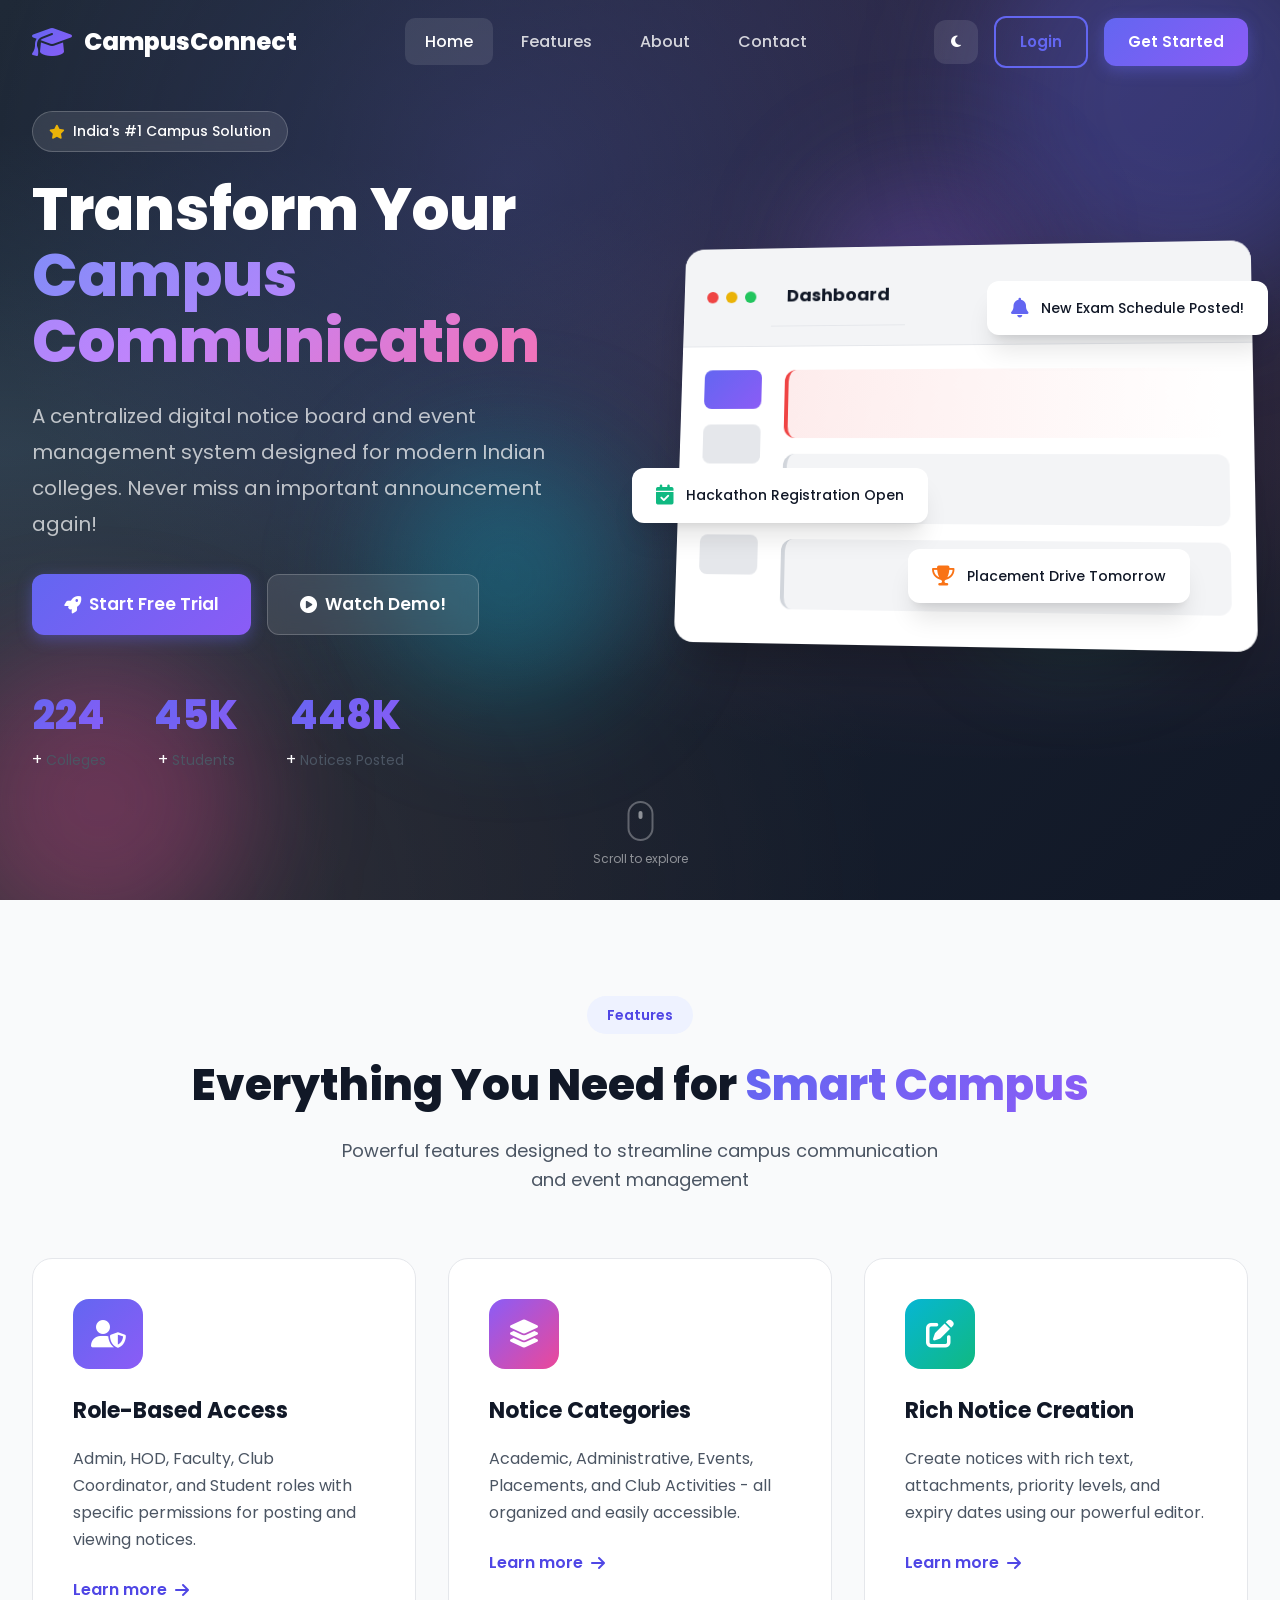
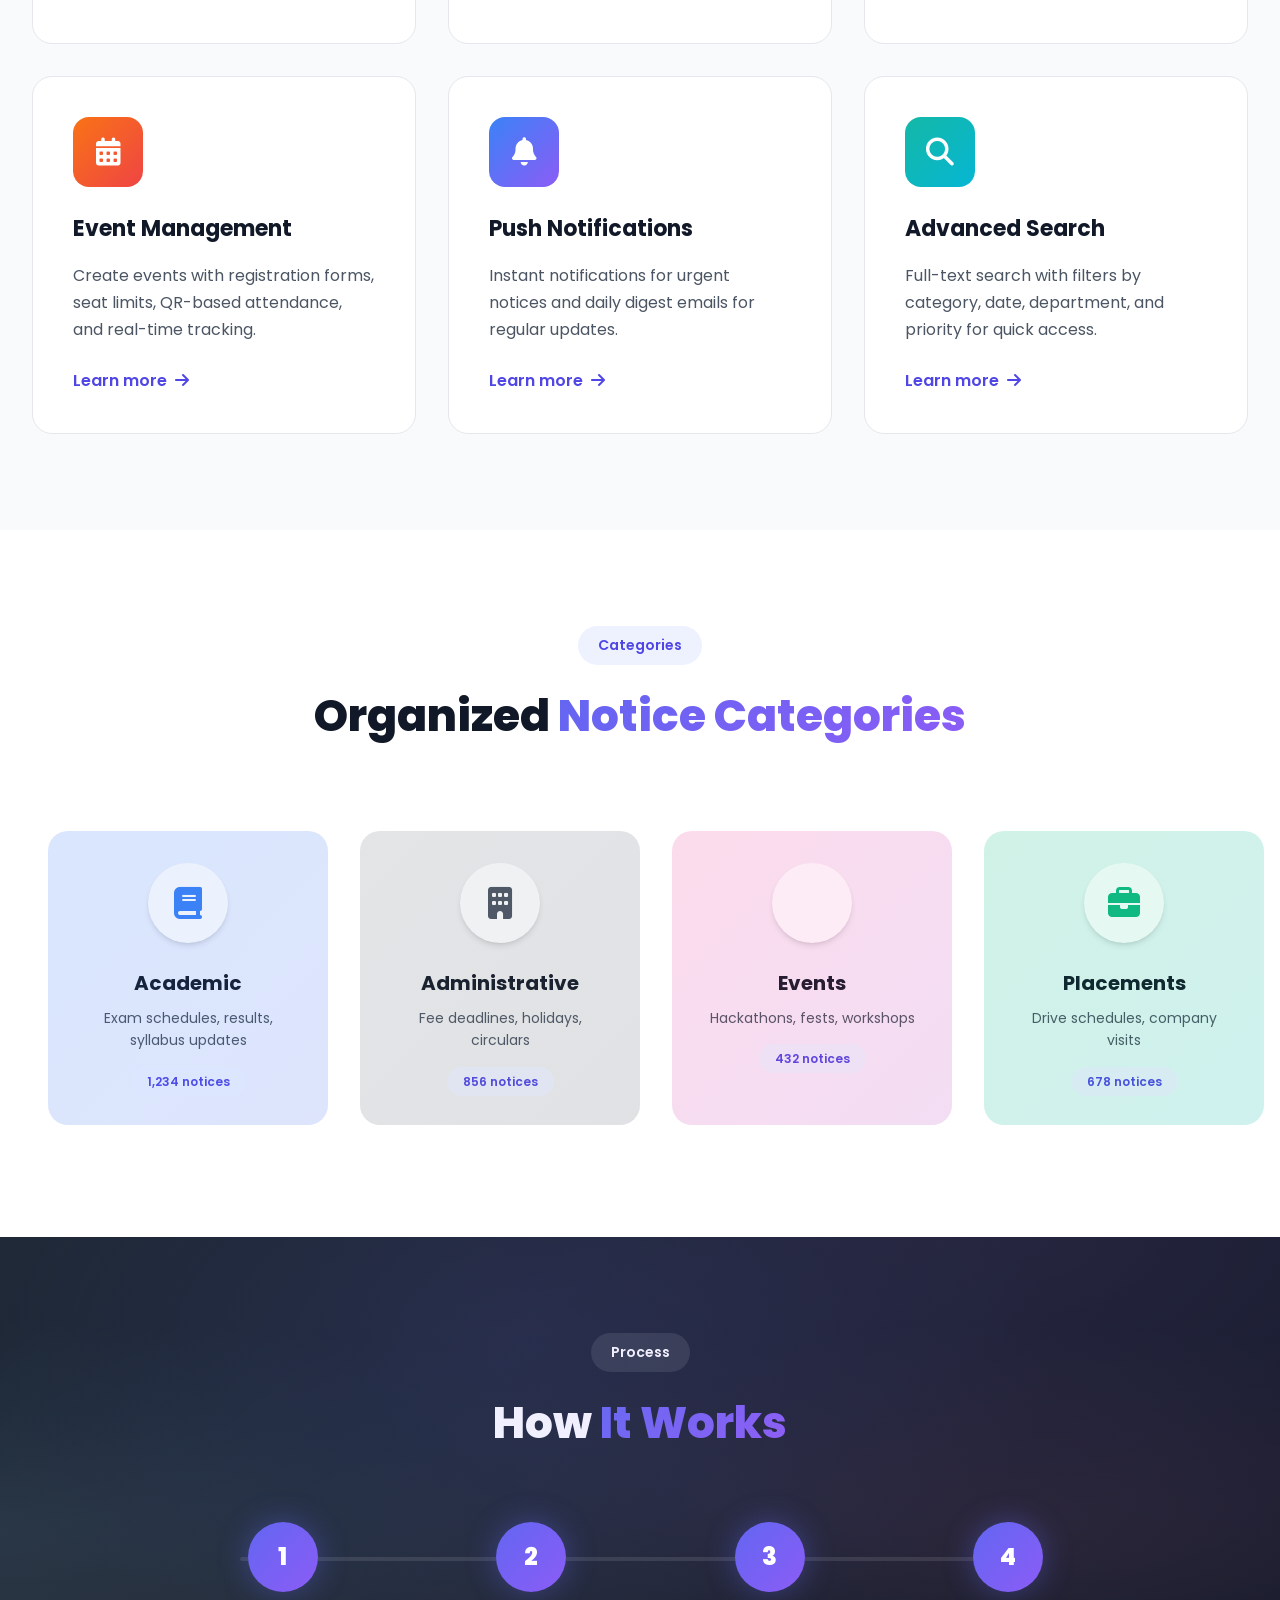
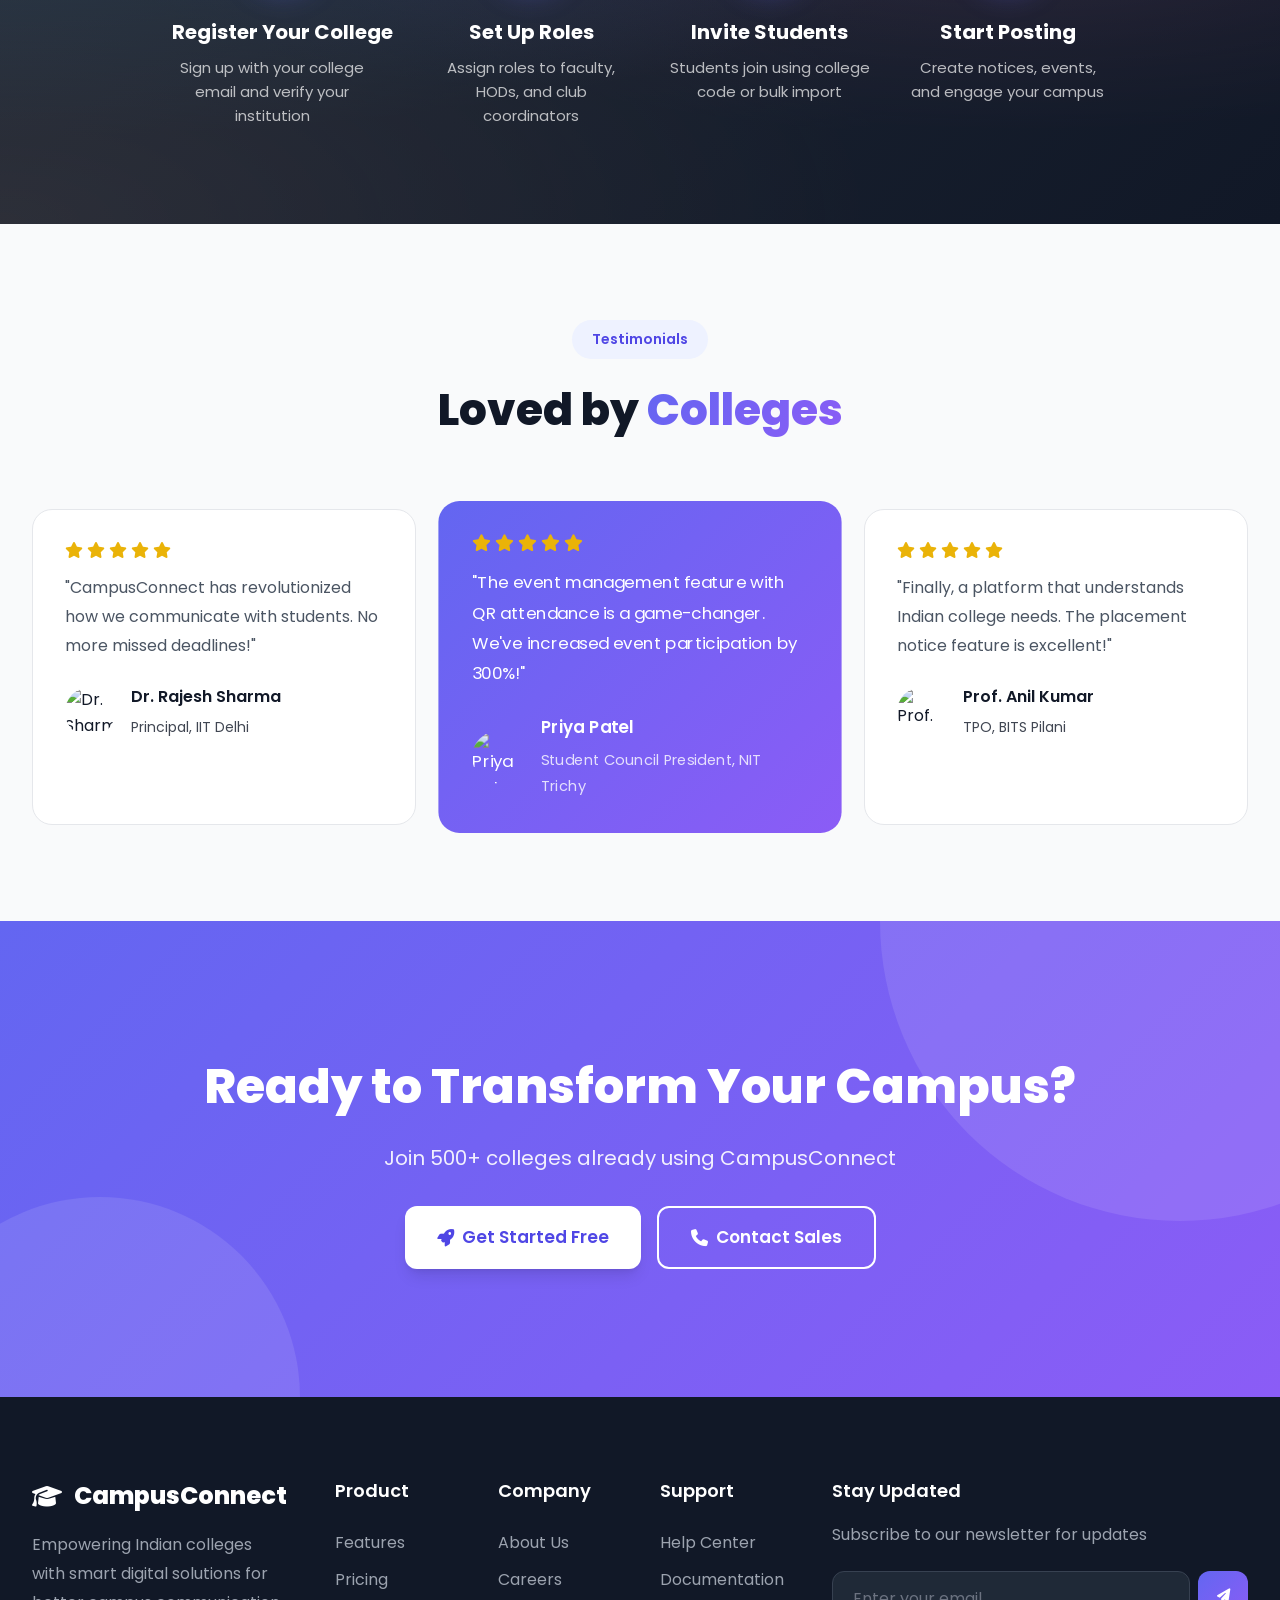
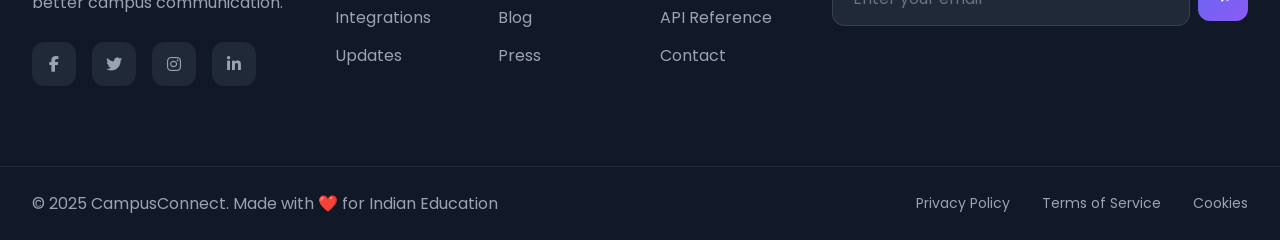
==== commit 09649c4e: "Update index.html" ====
--- a/index.html
+++ b/index.html
@@ -81,7 +81,7 @@
                     </a>
                     <a href="#demo" class="btn btn-glass btn-lg">
                         <i class="fas fa-play-circle"></i>
-                        Watch Demo
+                        Watch Demo!
                     </a>
                 </div>
                 <div class="hero-stats animate-fadeInUp delay-4">
@@ -460,4 +460,5 @@
 
     <script src="app.js"></script>
 </body>
-</html>+
+</html>
